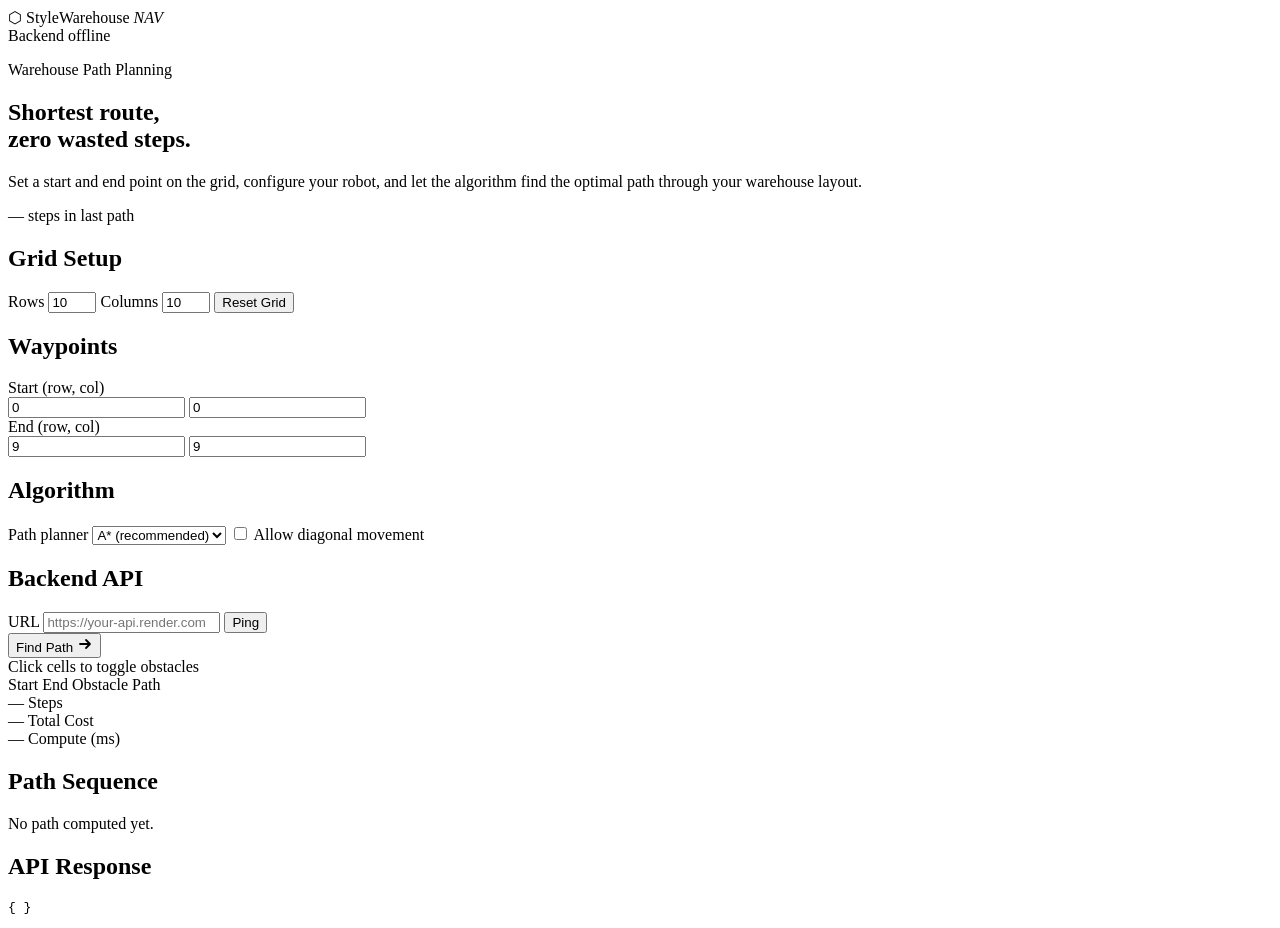
==== web/index.html @ eabe621d "Upload New File" ====
<!DOCTYPE html>
<html lang="en">
<head>
  <meta charset="UTF-8" />
  <meta name="viewport" content="width=device-width, initial-scale=1.0" />
  <title>StyleWarehouse — Robot Navigation</title>
  <link rel="preconnect" href="https://fonts.googleapis.com" />
  <link href="https://fonts.googleapis.com/css2?family=Space+Grotesk:wght@400;500;600;700&family=JetBrains+Mono:wght@400;500&display=swap" rel="stylesheet" />
  <link rel="stylesheet" href="style.css" />
</head>
<body>

  <!-- HEADER -->
  <header>
    <div class="logo">
      <span class="logo-icon">⬡</span>
      <span>StyleWarehouse <em>NAV</em></span>
    </div>
    <div class="status-pill" id="apiStatus">
      <span class="dot"></span> Backend offline
    </div>
  </header>

  <!-- HERO -->
  <section class="hero">
    <div class="hero-text">
      <p class="eyebrow">Warehouse Path Planning</p>
      <h1>Shortest route,<br/><span class="accent">zero wasted steps.</span></h1>
      <p class="sub">Set a start and end point on the grid, configure your robot, and let the algorithm find the optimal path through your warehouse layout.</p>
    </div>
    <div class="hero-badge">
      <span class="badge-num" id="heroSteps">—</span>
      <span class="badge-label">steps in last path</span>
    </div>
  </section>

  <!-- MAIN GRID -->
  <main>

    <!-- LEFT: CONTROLS -->
    <aside class="controls-panel">

      <div class="panel-section">
        <h2>Grid Setup</h2>
        <label>Rows
          <input type="number" id="rows" value="10" min="5" max="30" />
        </label>
        <label>Columns
          <input type="number" id="cols" value="10" min="5" max="30" />
        </label>
        <button class="btn-secondary" id="btnReset">Reset Grid</button>
      </div>

      <div class="panel-section">
        <h2>Waypoints</h2>
        <label>Start (row, col)
          <div class="coord-pair">
            <input type="number" id="startRow" value="0" min="0" placeholder="Row" />
            <input type="number" id="startCol" value="0" min="0" placeholder="Col" />
          </div>
        </label>
        <label>End (row, col)
          <div class="coord-pair">
            <input type="number" id="endRow" value="9" min="0" placeholder="Row" />
            <input type="number" id="endCol" value="9" min="0" placeholder="Col" />
          </div>
        </label>
      </div>

      <div class="panel-section">
        <h2>Algorithm</h2>
        <label>Path planner
          <select id="algorithm">
            <option value="astar">A* (recommended)</option>
            <option value="dijkstra">Dijkstra</option>
            <option value="bfs">BFS</option>
          </select>
        </label>
        <label class="toggle-label">
          <input type="checkbox" id="allowDiagonal" />
          Allow diagonal movement
        </label>
      </div>

      <div class="panel-section">
        <h2>Backend API</h2>
        <label>URL
          <input type="text" id="apiUrl" placeholder="https://your-api.render.com" />
        </label>
        <button class="btn-ghost" id="btnPing">Ping</button>
      </div>

      <button class="btn-primary" id="btnRun">
        <span>Find Path</span>
        <svg width="16" height="16" viewBox="0 0 16 16" fill="none"><path d="M3 8h10M9 4l4 4-4 4" stroke="currentColor" stroke-width="1.8" stroke-linecap="round" stroke-linejoin="round"/></svg>
      </button>

    </aside>

    <!-- CENTER: GRID -->
    <section class="grid-section">
      <div class="grid-toolbar">
        <span class="tool-label">Click cells to toggle obstacles</span>
        <div class="legend">
          <span class="leg-item"><span class="leg-box start"></span>Start</span>
          <span class="leg-item"><span class="leg-box end"></span>End</span>
          <span class="leg-item"><span class="leg-box obstacle"></span>Obstacle</span>
          <span class="leg-item"><span class="leg-box path"></span>Path</span>
        </div>
      </div>
      <div class="grid-wrapper">
        <div class="grid-canvas" id="gridCanvas"></div>
      </div>
    </section>

    <!-- RIGHT: OUTPUT -->
    <aside class="output-panel">

      <div class="stat-card">
        <span class="stat-val" id="statSteps">—</span>
        <span class="stat-label">Steps</span>
      </div>
      <div class="stat-card">
        <span class="stat-val" id="statCost">—</span>
        <span class="stat-label">Total Cost</span>
      </div>
      <div class="stat-card">
        <span class="stat-val" id="statTime">—</span>
        <span class="stat-label">Compute (ms)</span>
      </div>

      <div class="panel-section">
        <h2>Path Sequence</h2>
        <div class="path-list" id="pathList">
          <p class="muted">No path computed yet.</p>
        </div>
      </div>

      <div class="panel-section">
        <h2>API Response</h2>
        <pre class="json-box" id="jsonBox">{ }</pre>
      </div>

    </aside>

  </main>

  <!-- TOAST -->
  <div class="toast" id="toast"></div>

  <script src="app.js"></script>
</body>
</html>
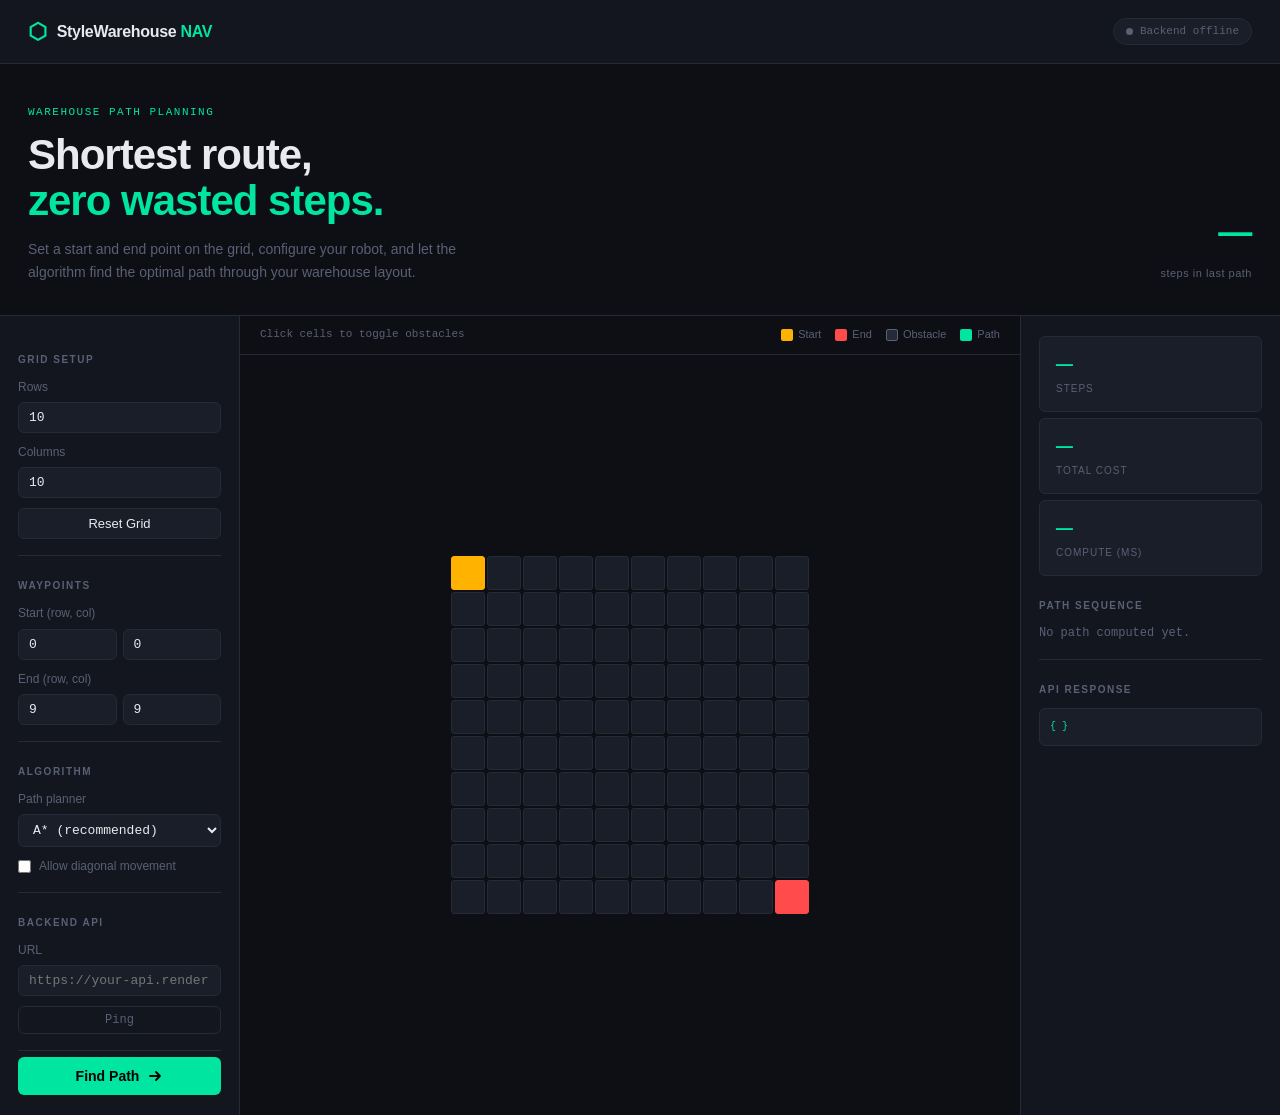
==== commit 602275a0: "Update index.html" ====
--- a/web/index.html
+++ b/web/index.html
@@ -6,7 +6,7 @@
   <title>StyleWarehouse — Robot Navigation</title>
   <link rel="preconnect" href="https://fonts.googleapis.com" />
   <link href="https://fonts.googleapis.com/css2?family=Space+Grotesk:wght@400;500;600;700&family=JetBrains+Mono:wght@400;500&display=swap" rel="stylesheet" />
-  <link rel="stylesheet" href="style.css" />
+  <link rel="stylesheet" href="style.css">
 </head>
 <body>
 
--- a/web/style.css
+++ b/web/style.css
@@ -0,0 +1,420 @@
+/* ── TOKENS ─────────────────────────────────────────── */
+:root {
+  --bg:         #0d0f14;
+  --bg-panel:   #13161e;
+  --bg-card:    #1a1e28;
+  --border:     #252a38;
+  --accent:     #00e5a0;      /* grid-path green  */
+  --accent-dim: #00e5a022;
+  --amber:      #ffb300;      /* start cell       */
+  --red:        #ff4b4b;      /* obstacle / end   */
+  --text:       #e8eaf0;
+  --muted:      #5a6075;
+  --font-ui:    'Space Grotesk', sans-serif;
+  --font-mono:  'JetBrains Mono', monospace;
+  --radius:     6px;
+}
+
+/* ── RESET ──────────────────────────────────────────── */
+*, *::before, *::after { box-sizing: border-box; margin: 0; padding: 0; }
+body {
+  background: var(--bg);
+  color: var(--text);
+  font-family: var(--font-ui);
+  font-size: 14px;
+  line-height: 1.6;
+  min-height: 100vh;
+  display: flex;
+  flex-direction: column;
+}
+
+/* ── HEADER ─────────────────────────────────────────── */
+header {
+  display: flex;
+  align-items: center;
+  justify-content: space-between;
+  padding: 14px 28px;
+  border-bottom: 1px solid var(--border);
+  background: var(--bg-panel);
+  position: sticky;
+  top: 0;
+  z-index: 100;
+}
+.logo {
+  display: flex;
+  align-items: center;
+  gap: 10px;
+  font-size: 16px;
+  font-weight: 600;
+  letter-spacing: -0.3px;
+}
+.logo-icon { font-size: 22px; color: var(--accent); }
+.logo em { color: var(--accent); font-style: normal; font-weight: 700; }
+
+.status-pill {
+  display: flex;
+  align-items: center;
+  gap: 7px;
+  font-family: var(--font-mono);
+  font-size: 11px;
+  color: var(--muted);
+  background: var(--bg-card);
+  border: 1px solid var(--border);
+  padding: 4px 12px;
+  border-radius: 20px;
+  transition: color .3s;
+}
+.status-pill.online { color: var(--accent); }
+.dot {
+  width: 7px; height: 7px;
+  border-radius: 50%;
+  background: var(--muted);
+  transition: background .3s;
+}
+.status-pill.online .dot { background: var(--accent); box-shadow: 0 0 6px var(--accent); }
+
+/* ── HERO ───────────────────────────────────────────── */
+.hero {
+  padding: 40px 28px 32px;
+  border-bottom: 1px solid var(--border);
+  display: flex;
+  align-items: flex-end;
+  justify-content: space-between;
+  gap: 24px;
+  flex-wrap: wrap;
+}
+.eyebrow {
+  font-family: var(--font-mono);
+  font-size: 11px;
+  color: var(--accent);
+  letter-spacing: 1.5px;
+  text-transform: uppercase;
+  margin-bottom: 10px;
+}
+h1 {
+  font-size: clamp(26px, 4vw, 42px);
+  font-weight: 700;
+  line-height: 1.1;
+  letter-spacing: -1px;
+}
+.accent { color: var(--accent); }
+.sub {
+  margin-top: 14px;
+  color: var(--muted);
+  font-size: 14px;
+  max-width: 480px;
+}
+.hero-badge {
+  text-align: right;
+  flex-shrink: 0;
+}
+.badge-num {
+  display: block;
+  font-family: var(--font-mono);
+  font-size: 56px;
+  font-weight: 500;
+  color: var(--accent);
+  line-height: 1;
+}
+.badge-label {
+  font-size: 11px;
+  color: var(--muted);
+  letter-spacing: .5px;
+}
+
+/* ── MAIN LAYOUT ────────────────────────────────────── */
+main {
+  display: grid;
+  grid-template-columns: 240px 1fr 260px;
+  flex: 1;
+  overflow: hidden;
+}
+
+/* ── PANELS ─────────────────────────────────────────── */
+.controls-panel,
+.output-panel {
+  background: var(--bg-panel);
+  border-right: 1px solid var(--border);
+  padding: 20px 18px;
+  overflow-y: auto;
+  display: flex;
+  flex-direction: column;
+  gap: 6px;
+}
+.output-panel { border-right: none; border-left: 1px solid var(--border); }
+
+.panel-section {
+  padding: 16px 0;
+  border-bottom: 1px solid var(--border);
+  display: flex;
+  flex-direction: column;
+  gap: 10px;
+}
+.panel-section:last-child { border-bottom: none; }
+.panel-section h2 {
+  font-size: 10px;
+  text-transform: uppercase;
+  letter-spacing: 1.5px;
+  color: var(--muted);
+  font-weight: 600;
+}
+
+label {
+  display: flex;
+  flex-direction: column;
+  gap: 5px;
+  font-size: 12px;
+  color: var(--muted);
+}
+input[type="number"],
+input[type="text"],
+select {
+  background: var(--bg-card);
+  border: 1px solid var(--border);
+  border-radius: var(--radius);
+  color: var(--text);
+  font-family: var(--font-mono);
+  font-size: 13px;
+  padding: 7px 10px;
+  width: 100%;
+  outline: none;
+  transition: border-color .2s;
+}
+input:focus, select:focus { border-color: var(--accent); }
+
+.coord-pair {
+  display: grid;
+  grid-template-columns: 1fr 1fr;
+  gap: 6px;
+}
+
+.toggle-label {
+  flex-direction: row !important;
+  align-items: center;
+  gap: 8px !important;
+  cursor: pointer;
+}
+.toggle-label input { width: auto; }
+
+/* ── BUTTONS ────────────────────────────────────────── */
+.btn-primary {
+  display: flex;
+  align-items: center;
+  justify-content: center;
+  gap: 8px;
+  background: var(--accent);
+  color: #000;
+  border: none;
+  border-radius: var(--radius);
+  font-family: var(--font-ui);
+  font-weight: 700;
+  font-size: 14px;
+  padding: 11px 18px;
+  cursor: pointer;
+  margin-top: auto;
+  transition: opacity .2s, transform .1s;
+}
+.btn-primary:hover { opacity: .88; }
+.btn-primary:active { transform: scale(.97); }
+
+.btn-secondary {
+  background: var(--bg-card);
+  border: 1px solid var(--border);
+  color: var(--text);
+  border-radius: var(--radius);
+  font-family: var(--font-ui);
+  font-size: 13px;
+  padding: 7px 12px;
+  cursor: pointer;
+  transition: border-color .2s;
+}
+.btn-secondary:hover { border-color: var(--accent); }
+
+.btn-ghost {
+  background: transparent;
+  border: 1px solid var(--border);
+  color: var(--muted);
+  border-radius: var(--radius);
+  font-family: var(--font-mono);
+  font-size: 12px;
+  padding: 6px 12px;
+  cursor: pointer;
+  transition: color .2s, border-color .2s;
+}
+.btn-ghost:hover { color: var(--accent); border-color: var(--accent); }
+
+/* ── GRID SECTION ───────────────────────────────────── */
+.grid-section {
+  display: flex;
+  flex-direction: column;
+  overflow: hidden;
+}
+.grid-toolbar {
+  display: flex;
+  align-items: center;
+  justify-content: space-between;
+  padding: 10px 20px;
+  border-bottom: 1px solid var(--border);
+  flex-wrap: wrap;
+  gap: 8px;
+}
+.tool-label {
+  font-size: 11px;
+  color: var(--muted);
+  font-family: var(--font-mono);
+}
+.legend {
+  display: flex;
+  gap: 14px;
+  align-items: center;
+}
+.leg-item {
+  display: flex;
+  align-items: center;
+  gap: 5px;
+  font-size: 11px;
+  color: var(--muted);
+}
+.leg-box {
+  width: 12px; height: 12px;
+  border-radius: 2px;
+}
+.leg-box.start    { background: var(--amber); }
+.leg-box.end      { background: var(--red); }
+.leg-box.obstacle { background: var(--border); border: 1px solid var(--muted); }
+.leg-box.path     { background: var(--accent); }
+
+.grid-wrapper {
+  flex: 1;
+  overflow: auto;
+  display: flex;
+  align-items: center;
+  justify-content: center;
+  padding: 20px;
+}
+.grid-canvas {
+  display: inline-grid;
+  gap: 2px;
+  user-select: none;
+}
+.cell {
+  width: 34px;
+  height: 34px;
+  border-radius: 3px;
+  background: var(--bg-card);
+  border: 1px solid var(--border);
+  cursor: pointer;
+  transition: background .12s, border-color .12s, transform .08s;
+  position: relative;
+}
+.cell:hover { border-color: var(--accent); transform: scale(1.08); }
+.cell.obstacle { background: #222638; border-color: #3a4060; }
+.cell.start    { background: var(--amber); border-color: var(--amber); }
+.cell.end      { background: var(--red); border-color: var(--red); }
+.cell.path {
+  background: var(--accent-dim);
+  border-color: var(--accent);
+}
+.cell.path::after {
+  content: '';
+  position: absolute;
+  inset: 6px;
+  border-radius: 50%;
+  background: var(--accent);
+}
+
+/* ── OUTPUT PANEL ───────────────────────────────────── */
+.stat-card {
+  background: var(--bg-card);
+  border: 1px solid var(--border);
+  border-radius: var(--radius);
+  padding: 14px 16px;
+  display: flex;
+  flex-direction: column;
+  gap: 2px;
+}
+.stat-val {
+  font-family: var(--font-mono);
+  font-size: 28px;
+  font-weight: 500;
+  color: var(--accent);
+  line-height: 1;
+}
+.stat-label {
+  font-size: 10px;
+  text-transform: uppercase;
+  letter-spacing: 1px;
+  color: var(--muted);
+}
+
+.path-list {
+  font-family: var(--font-mono);
+  font-size: 11px;
+  color: var(--muted);
+  max-height: 160px;
+  overflow-y: auto;
+  display: flex;
+  flex-direction: column;
+  gap: 3px;
+}
+.path-list .step {
+  color: var(--text);
+  padding: 2px 6px;
+  border-radius: 3px;
+  background: var(--bg-card);
+}
+.muted { color: var(--muted); font-size: 12px; }
+
+.json-box {
+  background: var(--bg-card);
+  border: 1px solid var(--border);
+  border-radius: var(--radius);
+  padding: 10px;
+  font-family: var(--font-mono);
+  font-size: 10px;
+  color: var(--accent);
+  white-space: pre-wrap;
+  word-break: break-all;
+  max-height: 200px;
+  overflow-y: auto;
+}
+
+/* ── TOAST ──────────────────────────────────────────── */
+.toast {
+  position: fixed;
+  bottom: 24px;
+  left: 50%;
+  transform: translateX(-50%) translateY(20px);
+  background: var(--bg-card);
+  border: 1px solid var(--border);
+  color: var(--text);
+  font-size: 13px;
+  padding: 10px 20px;
+  border-radius: 20px;
+  opacity: 0;
+  transition: opacity .25s, transform .25s;
+  pointer-events: none;
+  z-index: 999;
+  white-space: nowrap;
+}
+.toast.show {
+  opacity: 1;
+  transform: translateX(-50%) translateY(0);
+}
+.toast.error { border-color: var(--red); color: var(--red); }
+.toast.success { border-color: var(--accent); color: var(--accent); }
+
+/* ── SCROLLBARS ─────────────────────────────────────── */
+::-webkit-scrollbar { width: 5px; height: 5px; }
+::-webkit-scrollbar-track { background: transparent; }
+::-webkit-scrollbar-thumb { background: var(--border); border-radius: 4px; }
+
+/* ── RESPONSIVE ─────────────────────────────────────── */
+@media (max-width: 900px) {
+  main {
+    grid-template-columns: 1fr;
+    grid-template-rows: auto auto auto;
+  }
+  .controls-panel { border-right: none; border-bottom: 1px solid var(--border); }
+  .output-panel { border-left: none; border-top: 1px solid var(--border); }
+}
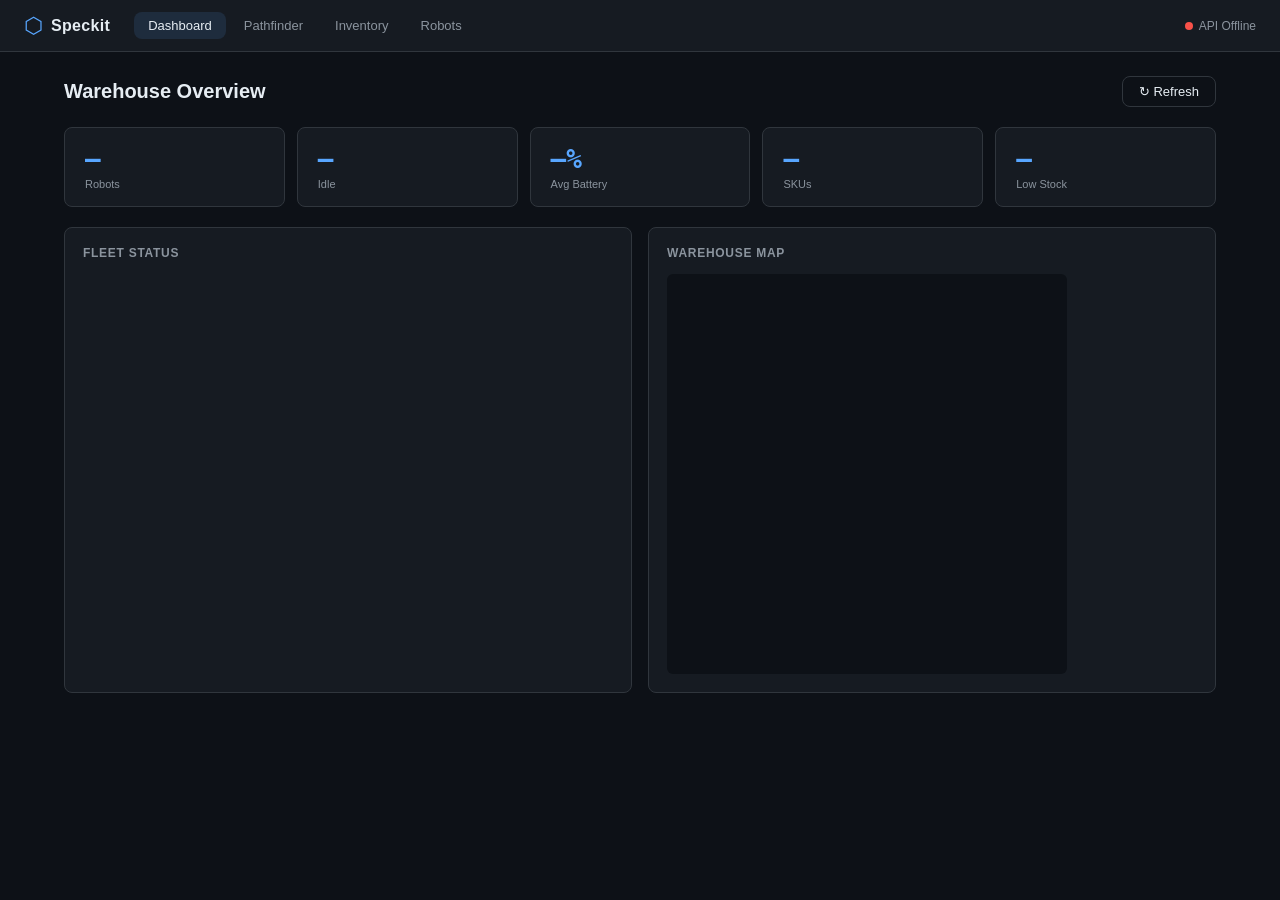
==== commit 20ccba55: "fix: correct bugs in TSP solver, A* pathfinder, live fleet positions, deployment configs, and UI" ====
--- a/web/index.html
+++ b/web/index.html
@@ -3,150 +3,124 @@
 <head>
   <meta charset="UTF-8" />
   <meta name="viewport" content="width=device-width, initial-scale=1.0" />
-  <title>StyleWarehouse — Robot Navigation</title>
-  <link rel="preconnect" href="https://fonts.googleapis.com" />
-  <link href="https://fonts.googleapis.com/css2?family=Space+Grotesk:wght@400;500;600;700&family=JetBrains+Mono:wght@400;500&display=swap" rel="stylesheet" />
-  <link rel="stylesheet" href="style.css">
+  <title>Speckit — Warehouse Robot Dashboard</title>
+  <link rel="stylesheet" href="style.css" />
 </head>
 <body>
-
-  <!-- HEADER -->
-  <header>
-    <div class="logo">
-      <span class="logo-icon">⬡</span>
-      <span>StyleWarehouse <em>NAV</em></span>
+  <header class="topbar">
+    <div class="topbar-brand">
+      <span class="topbar-logo">⬡</span>
+      <span class="topbar-name">Speckit</span>
     </div>
-    <div class="status-pill" id="apiStatus">
-      <span class="dot"></span> Backend offline
+    <nav class="topbar-nav">
+      <button class="nav-btn active" data-panel="dashboard">Dashboard</button>
+      <button class="nav-btn" data-panel="pathfinder">Pathfinder</button>
+      <button class="nav-btn" data-panel="inventory">Inventory</button>
+      <button class="nav-btn" data-panel="robots">Robots</button>
+    </nav>
+    <div class="topbar-status">
+      <span id="api-status" class="status-dot offline"></span>
+      <span id="api-label">Connecting…</span>
     </div>
   </header>
 
-  <!-- HERO -->
-  <section class="hero">
-    <div class="hero-text">
-      <p class="eyebrow">Warehouse Path Planning</p>
-      <h1>Shortest route,<br/><span class="accent">zero wasted steps.</span></h1>
-      <p class="sub">Set a start and end point on the grid, configure your robot, and let the algorithm find the optimal path through your warehouse layout.</p>
-    </div>
-    <div class="hero-badge">
-      <span class="badge-num" id="heroSteps">—</span>
-      <span class="badge-label">steps in last path</span>
-    </div>
-  </section>
+  <main class="content">
 
-  <!-- MAIN GRID -->
-  <main>
-
-    <!-- LEFT: CONTROLS -->
-    <aside class="controls-panel">
-
-      <div class="panel-section">
-        <h2>Grid Setup</h2>
-        <label>Rows
-          <input type="number" id="rows" value="10" min="5" max="30" />
-        </label>
-        <label>Columns
-          <input type="number" id="cols" value="10" min="5" max="30" />
-        </label>
-        <button class="btn-secondary" id="btnReset">Reset Grid</button>
+    <!-- ── Dashboard ───────────────────────────────────────── -->
+    <section id="panel-dashboard" class="panel active">
+      <div class="panel-header">
+        <h1>Warehouse Overview</h1>
+        <button class="btn btn-ghost" id="refresh-btn">↻ Refresh</button>
       </div>
 
-      <div class="panel-section">
-        <h2>Waypoints</h2>
-        <label>Start (row, col)
-          <div class="coord-pair">
-            <input type="number" id="startRow" value="0" min="0" placeholder="Row" />
-            <input type="number" id="startCol" value="0" min="0" placeholder="Col" />
-          </div>
-        </label>
-        <label>End (row, col)
-          <div class="coord-pair">
-            <input type="number" id="endRow" value="9" min="0" placeholder="Row" />
-            <input type="number" id="endCol" value="9" min="0" placeholder="Col" />
-          </div>
-        </label>
+      <div class="stats-row" id="stats-row">
+        <div class="stat-card"><div class="stat-val" id="stat-robots">—</div><div class="stat-label">Robots</div></div>
+        <div class="stat-card"><div class="stat-val" id="stat-idle">—</div><div class="stat-label">Idle</div></div>
+        <div class="stat-card"><div class="stat-val" id="stat-battery">—%</div><div class="stat-label">Avg Battery</div></div>
+        <div class="stat-card"><div class="stat-val" id="stat-items">—</div><div class="stat-label">SKUs</div></div>
+        <div class="stat-card"><div class="stat-val" id="stat-lowstock">—</div><div class="stat-label">Low Stock</div></div>
       </div>
 
-      <div class="panel-section">
-        <h2>Algorithm</h2>
-        <label>Path planner
-          <select id="algorithm">
-            <option value="astar">A* (recommended)</option>
-            <option value="dijkstra">Dijkstra</option>
-            <option value="bfs">BFS</option>
-          </select>
-        </label>
-        <label class="toggle-label">
-          <input type="checkbox" id="allowDiagonal" />
-          Allow diagonal movement
-        </label>
-      </div>
-
-      <div class="panel-section">
-        <h2>Backend API</h2>
-        <label>URL
-          <input type="text" id="apiUrl" placeholder="https://your-api.render.com" />
-        </label>
-        <button class="btn-ghost" id="btnPing">Ping</button>
-      </div>
-
-      <button class="btn-primary" id="btnRun">
-        <span>Find Path</span>
-        <svg width="16" height="16" viewBox="0 0 16 16" fill="none"><path d="M3 8h10M9 4l4 4-4 4" stroke="currentColor" stroke-width="1.8" stroke-linecap="round" stroke-linejoin="round"/></svg>
-      </button>
-
-    </aside>
-
-    <!-- CENTER: GRID -->
-    <section class="grid-section">
-      <div class="grid-toolbar">
-        <span class="tool-label">Click cells to toggle obstacles</span>
-        <div class="legend">
-          <span class="leg-item"><span class="leg-box start"></span>Start</span>
-          <span class="leg-item"><span class="leg-box end"></span>End</span>
-          <span class="leg-item"><span class="leg-box obstacle"></span>Obstacle</span>
-          <span class="leg-item"><span class="leg-box path"></span>Path</span>
+      <div class="grid-two">
+        <div class="card">
+          <div class="card-title">Fleet Status</div>
+          <div id="fleet-list" class="robot-list"></div>
         </div>
-      </div>
-      <div class="grid-wrapper">
-        <div class="grid-canvas" id="gridCanvas"></div>
+        <div class="card">
+          <div class="card-title">Warehouse Map</div>
+          <canvas id="map-canvas" width="400" height="400"></canvas>
+        </div>
       </div>
     </section>
 
-    <!-- RIGHT: OUTPUT -->
-    <aside class="output-panel">
-
-      <div class="stat-card">
-        <span class="stat-val" id="statSteps">—</span>
-        <span class="stat-label">Steps</span>
+    <!-- ── Pathfinder ─────────────────────────────────────── -->
+    <section id="panel-pathfinder" class="panel">
+      <div class="panel-header">
+        <h1>Pathfinder</h1>
       </div>
-      <div class="stat-card">
-        <span class="stat-val" id="statCost">—</span>
-        <span class="stat-label">Total Cost</span>
-      </div>
-      <div class="stat-card">
-        <span class="stat-val" id="statTime">—</span>
-        <span class="stat-label">Compute (ms)</span>
-      </div>
-
-      <div class="panel-section">
-        <h2>Path Sequence</h2>
-        <div class="path-list" id="pathList">
-          <p class="muted">No path computed yet.</p>
+      <div class="grid-two">
+        <div class="card">
+          <div class="card-title">Find Path</div>
+          <div class="form-group">
+            <label>Start X</label><input type="number" id="sx" value="0" min="0" max="19" />
+            <label>Start Y</label><input type="number" id="sy" value="0" min="0" max="19" />
+          </div>
+          <div class="form-group">
+            <label>Goal X</label><input type="number" id="gx" value="8" min="0" max="19" />
+            <label>Goal Y</label><input type="number" id="gy" value="2" min="0" max="19" />
+          </div>
+          <button class="btn btn-primary" id="find-path-btn">Find Path</button>
+          <div id="path-result" class="result-box hidden"></div>
+        </div>
+        <div class="card">
+          <div class="card-title">Path Visualisation</div>
+          <canvas id="path-canvas" width="400" height="400"></canvas>
         </div>
       </div>
 
-      <div class="panel-section">
-        <h2>API Response</h2>
-        <pre class="json-box" id="jsonBox">{ }</pre>
+      <div class="card mt-4">
+        <div class="card-title">Pick Route Optimiser (TSP)</div>
+        <p class="hint">Enter comma-separated item IDs to generate an optimised pick route.</p>
+        <div class="form-group">
+          <label>Item IDs</label>
+          <input type="text" id="pick-items" placeholder="ITM001, ITM003, ITM005" />
+        </div>
+        <button class="btn btn-primary" id="pick-btn">Optimise Route</button>
+        <div id="pick-result" class="result-box hidden"></div>
       </div>
+    </section>
 
-    </aside>
+    <!-- ── Inventory ──────────────────────────────────────── -->
+    <section id="panel-inventory" class="panel">
+      <div class="panel-header">
+        <h1>Inventory</h1>
+        <input type="text" id="item-search" placeholder="Search items…" class="search-input" />
+      </div>
+      <div class="card">
+        <table class="data-table" id="items-table">
+          <thead>
+            <tr>
+              <th>ID</th><th>Name</th><th>Category</th>
+              <th>Qty</th><th>Reorder</th><th>Location</th><th>Status</th>
+            </tr>
+          </thead>
+          <tbody id="items-tbody"></tbody>
+        </table>
+        <div id="items-pagination" class="pagination"></div>
+      </div>
+    </section>
+
+    <!-- ── Robots ─────────────────────────────────────────── -->
+    <section id="panel-robots" class="panel">
+      <div class="panel-header">
+        <h1>Robot Fleet</h1>
+      </div>
+      <div id="robot-cards" class="robot-grid"></div>
+    </section>
 
   </main>
 
-  <!-- TOAST -->
-  <div class="toast" id="toast"></div>
+  <div id="toast" class="toast hidden"></div>
 
   <script src="app.js"></script>
 </body>
--- a/web/style.css
+++ b/web/style.css
@@ -1,420 +1,201 @@
-/* ── TOKENS ─────────────────────────────────────────── */
+/* ── Reset & tokens ─────────────────────────────────────────── */
+*, *::before, *::after { box-sizing: border-box; margin: 0; padding: 0; }
+
 :root {
-  --bg:         #0d0f14;
-  --bg-panel:   #13161e;
-  --bg-card:    #1a1e28;
-  --border:     #252a38;
-  --accent:     #00e5a0;      /* grid-path green  */
-  --accent-dim: #00e5a022;
-  --amber:      #ffb300;      /* start cell       */
-  --red:        #ff4b4b;      /* obstacle / end   */
-  --text:       #e8eaf0;
-  --muted:      #5a6075;
-  --font-ui:    'Space Grotesk', sans-serif;
-  --font-mono:  'JetBrains Mono', monospace;
-  --radius:     6px;
-}
-
-/* ── RESET ──────────────────────────────────────────── */
-*, *::before, *::after { box-sizing: border-box; margin: 0; padding: 0; }
+  --bg:        #0d1117;
+  --surface:   #161b22;
+  --border:    #30363d;
+  --accent:    #58a6ff;
+  --accent2:   #3fb950;
+  --warn:      #d29922;
+  --danger:    #f85149;
+  --text:      #e6edf3;
+  --muted:     #8b949e;
+  --radius:    8px;
+  --font:      'SF Mono', 'Fira Code', 'Consolas', monospace;
+  --sans:      -apple-system, BlinkMacSystemFont, 'Segoe UI', sans-serif;
+}
+
 body {
   background: var(--bg);
   color: var(--text);
-  font-family: var(--font-ui);
+  font-family: var(--sans);
   font-size: 14px;
-  line-height: 1.6;
   min-height: 100vh;
-  display: flex;
-  flex-direction: column;
-}
-
-/* ── HEADER ─────────────────────────────────────────── */
-header {
+}
+
+/* ── Top bar ────────────────────────────────────────────────── */
+.topbar {
   display: flex;
   align-items: center;
-  justify-content: space-between;
-  padding: 14px 28px;
+  gap: 24px;
+  padding: 0 24px;
+  height: 52px;
+  background: var(--surface);
   border-bottom: 1px solid var(--border);
-  background: var(--bg-panel);
   position: sticky;
   top: 0;
   z-index: 100;
 }
-.logo {
-  display: flex;
-  align-items: center;
-  gap: 10px;
-  font-size: 16px;
-  font-weight: 600;
-  letter-spacing: -0.3px;
-}
-.logo-icon { font-size: 22px; color: var(--accent); }
-.logo em { color: var(--accent); font-style: normal; font-weight: 700; }
-
-.status-pill {
-  display: flex;
-  align-items: center;
-  gap: 7px;
-  font-family: var(--font-mono);
-  font-size: 11px;
-  color: var(--muted);
-  background: var(--bg-card);
-  border: 1px solid var(--border);
-  padding: 4px 12px;
-  border-radius: 20px;
-  transition: color .3s;
-}
-.status-pill.online { color: var(--accent); }
-.dot {
-  width: 7px; height: 7px;
-  border-radius: 50%;
-  background: var(--muted);
-  transition: background .3s;
-}
-.status-pill.online .dot { background: var(--accent); box-shadow: 0 0 6px var(--accent); }
-
-/* ── HERO ───────────────────────────────────────────── */
-.hero {
-  padding: 40px 28px 32px;
-  border-bottom: 1px solid var(--border);
-  display: flex;
-  align-items: flex-end;
-  justify-content: space-between;
-  gap: 24px;
-  flex-wrap: wrap;
-}
-.eyebrow {
-  font-family: var(--font-mono);
-  font-size: 11px;
-  color: var(--accent);
-  letter-spacing: 1.5px;
-  text-transform: uppercase;
-  margin-bottom: 10px;
-}
-h1 {
-  font-size: clamp(26px, 4vw, 42px);
-  font-weight: 700;
-  line-height: 1.1;
-  letter-spacing: -1px;
-}
-.accent { color: var(--accent); }
-.sub {
-  margin-top: 14px;
-  color: var(--muted);
-  font-size: 14px;
-  max-width: 480px;
-}
-.hero-badge {
-  text-align: right;
-  flex-shrink: 0;
-}
-.badge-num {
-  display: block;
-  font-family: var(--font-mono);
-  font-size: 56px;
-  font-weight: 500;
-  color: var(--accent);
-  line-height: 1;
-}
-.badge-label {
-  font-size: 11px;
-  color: var(--muted);
-  letter-spacing: .5px;
-}
-
-/* ── MAIN LAYOUT ────────────────────────────────────── */
-main {
-  display: grid;
-  grid-template-columns: 240px 1fr 260px;
-  flex: 1;
-  overflow: hidden;
-}
-
-/* ── PANELS ─────────────────────────────────────────── */
-.controls-panel,
-.output-panel {
-  background: var(--bg-panel);
-  border-right: 1px solid var(--border);
-  padding: 20px 18px;
-  overflow-y: auto;
-  display: flex;
-  flex-direction: column;
-  gap: 6px;
-}
-.output-panel { border-right: none; border-left: 1px solid var(--border); }
-
-.panel-section {
-  padding: 16px 0;
-  border-bottom: 1px solid var(--border);
-  display: flex;
-  flex-direction: column;
-  gap: 10px;
-}
-.panel-section:last-child { border-bottom: none; }
-.panel-section h2 {
-  font-size: 10px;
-  text-transform: uppercase;
-  letter-spacing: 1.5px;
-  color: var(--muted);
-  font-weight: 600;
-}
-
-label {
-  display: flex;
-  flex-direction: column;
-  gap: 5px;
-  font-size: 12px;
-  color: var(--muted);
-}
-input[type="number"],
-input[type="text"],
-select {
-  background: var(--bg-card);
+.topbar-brand { display: flex; align-items: center; gap: 8px; }
+.topbar-logo  { font-size: 22px; color: var(--accent); }
+.topbar-name  { font-weight: 700; font-size: 16px; letter-spacing: 0.02em; }
+.topbar-nav   { display: flex; gap: 4px; flex: 1; }
+.nav-btn {
+  background: none; border: none; color: var(--muted);
+  padding: 6px 14px; border-radius: var(--radius);
+  cursor: pointer; font-size: 13px; font-family: var(--sans);
+  transition: color .15s, background .15s;
+}
+.nav-btn:hover  { color: var(--text); background: rgba(255,255,255,.06); }
+.nav-btn.active { color: var(--text); background: rgba(88,166,255,.12); }
+.topbar-status  { display: flex; align-items: center; gap: 6px; color: var(--muted); font-size: 12px; }
+.status-dot {
+  width: 8px; height: 8px; border-radius: 50%;
+}
+.status-dot.online  { background: var(--accent2); box-shadow: 0 0 0 2px rgba(63,185,80,.2); }
+.status-dot.offline { background: var(--danger); }
+
+/* ── Content / panels ───────────────────────────────────────── */
+.content { padding: 24px; max-width: 1200px; margin: 0 auto; }
+.panel   { display: none; }
+.panel.active { display: block; }
+
+.panel-header {
+  display: flex; align-items: center; justify-content: space-between;
+  margin-bottom: 20px;
+}
+.panel-header h1 { font-size: 20px; font-weight: 600; }
+
+/* ── Cards ──────────────────────────────────────────────────── */
+.card {
+  background: var(--surface);
   border: 1px solid var(--border);
   border-radius: var(--radius);
-  color: var(--text);
-  font-family: var(--font-mono);
-  font-size: 13px;
-  padding: 7px 10px;
-  width: 100%;
-  outline: none;
-  transition: border-color .2s;
-}
-input:focus, select:focus { border-color: var(--accent); }
-
-.coord-pair {
+  padding: 18px;
+  margin-bottom: 16px;
+}
+.card-title { font-weight: 600; margin-bottom: 14px; color: var(--muted); font-size: 12px; text-transform: uppercase; letter-spacing: .06em; }
+
+.grid-two {
   display: grid;
   grid-template-columns: 1fr 1fr;
-  gap: 6px;
-}
-
-.toggle-label {
-  flex-direction: row !important;
-  align-items: center;
-  gap: 8px !important;
-  cursor: pointer;
-}
-.toggle-label input { width: auto; }
-
-/* ── BUTTONS ────────────────────────────────────────── */
-.btn-primary {
-  display: flex;
-  align-items: center;
-  justify-content: center;
-  gap: 8px;
-  background: var(--accent);
-  color: #000;
-  border: none;
-  border-radius: var(--radius);
-  font-family: var(--font-ui);
-  font-weight: 700;
-  font-size: 14px;
-  padding: 11px 18px;
-  cursor: pointer;
-  margin-top: auto;
-  transition: opacity .2s, transform .1s;
-}
-.btn-primary:hover { opacity: .88; }
-.btn-primary:active { transform: scale(.97); }
-
-.btn-secondary {
-  background: var(--bg-card);
-  border: 1px solid var(--border);
-  color: var(--text);
-  border-radius: var(--radius);
-  font-family: var(--font-ui);
-  font-size: 13px;
-  padding: 7px 12px;
-  cursor: pointer;
-  transition: border-color .2s;
-}
-.btn-secondary:hover { border-color: var(--accent); }
-
-.btn-ghost {
-  background: transparent;
-  border: 1px solid var(--border);
-  color: var(--muted);
-  border-radius: var(--radius);
-  font-family: var(--font-mono);
-  font-size: 12px;
-  padding: 6px 12px;
-  cursor: pointer;
-  transition: color .2s, border-color .2s;
-}
-.btn-ghost:hover { color: var(--accent); border-color: var(--accent); }
-
-/* ── GRID SECTION ───────────────────────────────────── */
-.grid-section {
-  display: flex;
-  flex-direction: column;
-  overflow: hidden;
-}
-.grid-toolbar {
-  display: flex;
-  align-items: center;
-  justify-content: space-between;
-  padding: 10px 20px;
-  border-bottom: 1px solid var(--border);
-  flex-wrap: wrap;
-  gap: 8px;
-}
-.tool-label {
-  font-size: 11px;
-  color: var(--muted);
-  font-family: var(--font-mono);
-}
-.legend {
-  display: flex;
-  gap: 14px;
-  align-items: center;
-}
-.leg-item {
-  display: flex;
-  align-items: center;
-  gap: 5px;
-  font-size: 11px;
-  color: var(--muted);
-}
-.leg-box {
-  width: 12px; height: 12px;
-  border-radius: 2px;
-}
-.leg-box.start    { background: var(--amber); }
-.leg-box.end      { background: var(--red); }
-.leg-box.obstacle { background: var(--border); border: 1px solid var(--muted); }
-.leg-box.path     { background: var(--accent); }
-
-.grid-wrapper {
-  flex: 1;
-  overflow: auto;
-  display: flex;
-  align-items: center;
-  justify-content: center;
-  padding: 20px;
-}
-.grid-canvas {
-  display: inline-grid;
-  gap: 2px;
-  user-select: none;
-}
-.cell {
-  width: 34px;
-  height: 34px;
-  border-radius: 3px;
-  background: var(--bg-card);
-  border: 1px solid var(--border);
-  cursor: pointer;
-  transition: background .12s, border-color .12s, transform .08s;
-  position: relative;
-}
-.cell:hover { border-color: var(--accent); transform: scale(1.08); }
-.cell.obstacle { background: #222638; border-color: #3a4060; }
-.cell.start    { background: var(--amber); border-color: var(--amber); }
-.cell.end      { background: var(--red); border-color: var(--red); }
-.cell.path {
-  background: var(--accent-dim);
-  border-color: var(--accent);
-}
-.cell.path::after {
-  content: '';
-  position: absolute;
-  inset: 6px;
-  border-radius: 50%;
-  background: var(--accent);
-}
-
-/* ── OUTPUT PANEL ───────────────────────────────────── */
+  gap: 16px;
+}
+@media (max-width: 700px) { .grid-two { grid-template-columns: 1fr; } }
+
+/* ── Stat cards ─────────────────────────────────────────────── */
+.stats-row {
+  display: flex; gap: 12px; flex-wrap: wrap; margin-bottom: 20px;
+}
 .stat-card {
-  background: var(--bg-card);
+  background: var(--surface);
   border: 1px solid var(--border);
   border-radius: var(--radius);
-  padding: 14px 16px;
-  display: flex;
-  flex-direction: column;
-  gap: 2px;
-}
-.stat-val {
-  font-family: var(--font-mono);
-  font-size: 28px;
-  font-weight: 500;
-  color: var(--accent);
-  line-height: 1;
-}
-.stat-label {
-  font-size: 10px;
-  text-transform: uppercase;
-  letter-spacing: 1px;
-  color: var(--muted);
-}
-
-.path-list {
-  font-family: var(--font-mono);
-  font-size: 11px;
-  color: var(--muted);
-  max-height: 160px;
-  overflow-y: auto;
-  display: flex;
-  flex-direction: column;
-  gap: 3px;
-}
-.path-list .step {
-  color: var(--text);
-  padding: 2px 6px;
-  border-radius: 3px;
-  background: var(--bg-card);
-}
-.muted { color: var(--muted); font-size: 12px; }
-
-.json-box {
-  background: var(--bg-card);
-  border: 1px solid var(--border);
-  border-radius: var(--radius);
-  padding: 10px;
-  font-family: var(--font-mono);
-  font-size: 10px;
-  color: var(--accent);
-  white-space: pre-wrap;
-  word-break: break-all;
-  max-height: 200px;
-  overflow-y: auto;
-}
-
-/* ── TOAST ──────────────────────────────────────────── */
+  padding: 16px 20px;
+  min-width: 110px;
+  flex: 1;
+}
+.stat-val   { font-size: 26px; font-weight: 700; font-family: var(--font); color: var(--accent); }
+.stat-label { font-size: 11px; color: var(--muted); margin-top: 4px; }
+
+/* ── Buttons ─────────────────────────────────────────────────── */
+.btn {
+  display: inline-flex; align-items: center; gap: 6px;
+  padding: 7px 16px; border-radius: var(--radius);
+  border: 1px solid transparent;
+  font-family: var(--sans); font-size: 13px; font-weight: 500;
+  cursor: pointer; transition: opacity .15s, background .15s;
+}
+.btn:hover { opacity: .85; }
+.btn-primary { background: var(--accent); color: #0d1117; border-color: var(--accent); }
+.btn-ghost   { background: transparent; color: var(--text); border-color: var(--border); }
+.btn-danger  { background: var(--danger); color: #fff; }
+.btn-sm      { padding: 4px 10px; font-size: 12px; }
+
+/* ── Forms ───────────────────────────────────────────────────── */
+.form-group { display: grid; grid-template-columns: auto 1fr; gap: 8px 12px; align-items: center; margin-bottom: 14px; }
+label { color: var(--muted); font-size: 12px; }
+input[type="number"],
+input[type="text"] {
+  background: var(--bg); border: 1px solid var(--border);
+  color: var(--text); padding: 6px 10px; border-radius: 6px;
+  font-size: 13px; width: 100%; font-family: var(--sans);
+  transition: border-color .15s;
+}
+input:focus { outline: none; border-color: var(--accent); }
+.search-input { width: 260px; }
+.hint { color: var(--muted); font-size: 12px; margin-bottom: 12px; }
+
+/* ── Result box ──────────────────────────────────────────────── */
+.result-box {
+  margin-top: 12px; background: var(--bg);
+  border: 1px solid var(--border); border-radius: 6px;
+  padding: 12px; font-family: var(--font); font-size: 12px;
+  white-space: pre-wrap; line-height: 1.6; color: var(--accent2);
+}
+.hidden { display: none !important; }
+
+/* ── Table ───────────────────────────────────────────────────── */
+.data-table { width: 100%; border-collapse: collapse; font-size: 13px; }
+.data-table th {
+  text-align: left; color: var(--muted); font-weight: 500;
+  padding: 8px 12px; border-bottom: 1px solid var(--border);
+  font-size: 11px; text-transform: uppercase; letter-spacing: .04em;
+}
+.data-table td { padding: 9px 12px; border-bottom: 1px solid rgba(48,54,61,.5); }
+.data-table tr:hover td { background: rgba(255,255,255,.03); }
+.badge {
+  display: inline-block; padding: 2px 8px; border-radius: 12px;
+  font-size: 11px; font-weight: 600;
+}
+.badge-ok     { background: rgba(63,185,80,.15);  color: var(--accent2); }
+.badge-warn   { background: rgba(210,153,34,.15); color: var(--warn); }
+.badge-danger { background: rgba(248,81,73,.15);  color: var(--danger); }
+
+/* ── Robot cards ─────────────────────────────────────────────── */
+.robot-grid { display: grid; grid-template-columns: repeat(auto-fill, minmax(260px, 1fr)); gap: 14px; }
+.robot-card {
+  background: var(--surface); border: 1px solid var(--border);
+  border-radius: var(--radius); padding: 18px;
+}
+.robot-card-header { display: flex; justify-content: space-between; align-items: flex-start; margin-bottom: 12px; }
+.robot-card-name { font-weight: 600; font-size: 15px; }
+.robot-card-id   { color: var(--muted); font-size: 11px; font-family: var(--font); }
+.battery-bar-wrap { margin: 10px 0; }
+.battery-bar-label { display: flex; justify-content: space-between; margin-bottom: 4px; font-size: 11px; color: var(--muted); }
+.battery-bar { height: 6px; background: var(--border); border-radius: 3px; overflow: hidden; }
+.battery-fill { height: 100%; border-radius: 3px; transition: width .4s; }
+.battery-fill.high   { background: var(--accent2); }
+.battery-fill.medium { background: var(--warn); }
+.battery-fill.low    { background: var(--danger); }
+.robot-stats { display: flex; gap: 16px; font-size: 11px; color: var(--muted); margin-top: 10px; }
+.robot-stats span b { color: var(--text); }
+
+/* ── Robot list (dashboard) ──────────────────────────────────── */
+.robot-list { display: flex; flex-direction: column; gap: 8px; }
+.robot-row  { display: flex; align-items: center; justify-content: space-between; padding: 8px 0; border-bottom: 1px solid var(--border); }
+.robot-row:last-child { border-bottom: none; }
+
+/* ── Canvas ──────────────────────────────────────────────────── */
+canvas { border-radius: 6px; background: #0d1117; display: block; max-width: 100%; }
+
+/* ── Pagination ──────────────────────────────────────────────── */
+.pagination { display: flex; gap: 6px; padding-top: 12px; justify-content: flex-end; }
+.pagination button {
+  background: var(--bg); border: 1px solid var(--border); color: var(--text);
+  padding: 4px 10px; border-radius: 6px; cursor: pointer; font-size: 12px;
+}
+.pagination button.active { background: var(--accent); border-color: var(--accent); color: #0d1117; }
+
+/* ── Toast ───────────────────────────────────────────────────── */
 .toast {
-  position: fixed;
-  bottom: 24px;
-  left: 50%;
-  transform: translateX(-50%) translateY(20px);
-  background: var(--bg-card);
-  border: 1px solid var(--border);
-  color: var(--text);
-  font-size: 13px;
-  padding: 10px 20px;
-  border-radius: 20px;
-  opacity: 0;
-  transition: opacity .25s, transform .25s;
-  pointer-events: none;
-  z-index: 999;
-  white-space: nowrap;
-}
-.toast.show {
-  opacity: 1;
-  transform: translateX(-50%) translateY(0);
-}
-.toast.error { border-color: var(--red); color: var(--red); }
-.toast.success { border-color: var(--accent); color: var(--accent); }
-
-/* ── SCROLLBARS ─────────────────────────────────────── */
-::-webkit-scrollbar { width: 5px; height: 5px; }
-::-webkit-scrollbar-track { background: transparent; }
-::-webkit-scrollbar-thumb { background: var(--border); border-radius: 4px; }
-
-/* ── RESPONSIVE ─────────────────────────────────────── */
-@media (max-width: 900px) {
-  main {
-    grid-template-columns: 1fr;
-    grid-template-rows: auto auto auto;
-  }
-  .controls-panel { border-right: none; border-bottom: 1px solid var(--border); }
-  .output-panel { border-left: none; border-top: 1px solid var(--border); }
-}
+  position: fixed; bottom: 24px; right: 24px;
+  background: var(--surface); border: 1px solid var(--border);
+  border-radius: var(--radius); padding: 12px 18px;
+  font-size: 13px; box-shadow: 0 8px 24px rgba(0,0,0,.4);
+  z-index: 999; animation: slideIn .2s ease;
+}
+@keyframes slideIn { from { opacity:0; transform:translateY(8px); } to { opacity:1; transform:none; } }
+
+.mt-4 { margin-top: 16px; }
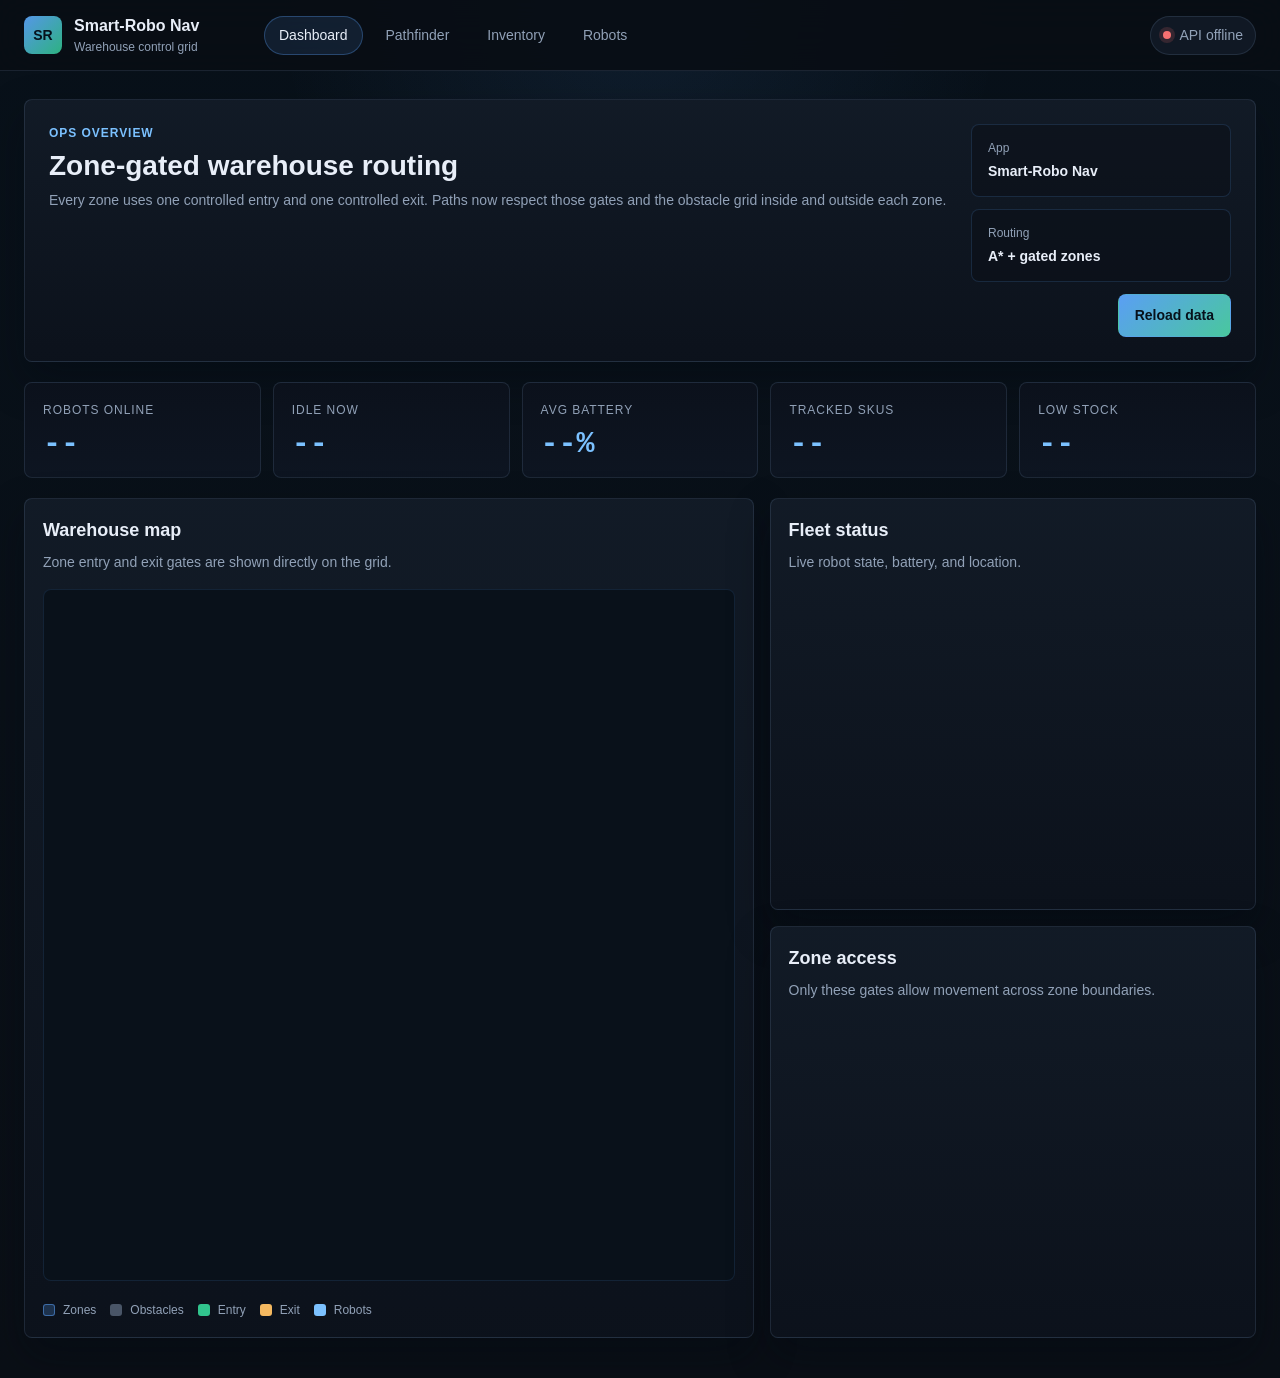
==== commit e41907da: "Add zone-gated routing and Smart-Robo Nav UI" ====
--- a/web/index.html
+++ b/web/index.html
@@ -3,121 +3,222 @@
 <head>
   <meta charset="UTF-8" />
   <meta name="viewport" content="width=device-width, initial-scale=1.0" />
-  <title>Speckit — Warehouse Robot Dashboard</title>
+  <title>Smart-Robo Nav | Warehouse Control</title>
   <link rel="stylesheet" href="style.css" />
 </head>
 <body>
   <header class="topbar">
-    <div class="topbar-brand">
-      <span class="topbar-logo">⬡</span>
-      <span class="topbar-name">Speckit</span>
+    <div class="brand-lockup">
+      <span class="brand-mark">SR</span>
+      <div class="brand-copy">
+        <span class="brand-name">Smart-Robo Nav</span>
+        <span class="brand-subtitle">Warehouse control grid</span>
+      </div>
     </div>
-    <nav class="topbar-nav">
+
+    <nav class="topbar-nav" aria-label="Primary">
       <button class="nav-btn active" data-panel="dashboard">Dashboard</button>
       <button class="nav-btn" data-panel="pathfinder">Pathfinder</button>
       <button class="nav-btn" data-panel="inventory">Inventory</button>
       <button class="nav-btn" data-panel="robots">Robots</button>
     </nav>
-    <div class="topbar-status">
+
+    <div class="status-pill">
       <span id="api-status" class="status-dot offline"></span>
-      <span id="api-label">Connecting…</span>
+      <span id="api-label">Connecting</span>
     </div>
   </header>
 
   <main class="content">
-
-    <!-- ── Dashboard ───────────────────────────────────────── -->
     <section id="panel-dashboard" class="panel active">
-      <div class="panel-header">
-        <h1>Warehouse Overview</h1>
-        <button class="btn btn-ghost" id="refresh-btn">↻ Refresh</button>
-      </div>
-
-      <div class="stats-row" id="stats-row">
-        <div class="stat-card"><div class="stat-val" id="stat-robots">—</div><div class="stat-label">Robots</div></div>
-        <div class="stat-card"><div class="stat-val" id="stat-idle">—</div><div class="stat-label">Idle</div></div>
-        <div class="stat-card"><div class="stat-val" id="stat-battery">—%</div><div class="stat-label">Avg Battery</div></div>
-        <div class="stat-card"><div class="stat-val" id="stat-items">—</div><div class="stat-label">SKUs</div></div>
-        <div class="stat-card"><div class="stat-val" id="stat-lowstock">—</div><div class="stat-label">Low Stock</div></div>
-      </div>
-
-      <div class="grid-two">
-        <div class="card">
-          <div class="card-title">Fleet Status</div>
-          <div id="fleet-list" class="robot-list"></div>
-        </div>
-        <div class="card">
-          <div class="card-title">Warehouse Map</div>
-          <canvas id="map-canvas" width="400" height="400"></canvas>
-        </div>
-      </div>
-    </section>
-
-    <!-- ── Pathfinder ─────────────────────────────────────── -->
+      <div class="hero-band">
+        <div class="hero-copy">
+          <p class="eyebrow">Ops overview</p>
+          <h1>Zone-gated warehouse routing</h1>
+          <p class="hero-text">
+            Every zone uses one controlled entry and one controlled exit. Paths now respect those gates and the obstacle grid inside and outside each zone.
+          </p>
+        </div>
+        <div class="hero-meta">
+          <div class="meta-chip">
+            <span class="meta-label">App</span>
+            <span class="meta-value">Smart-Robo Nav</span>
+          </div>
+          <div class="meta-chip">
+            <span class="meta-label">Routing</span>
+            <span class="meta-value">A* + gated zones</span>
+          </div>
+          <button class="btn btn-primary" id="refresh-btn">Reload data</button>
+        </div>
+      </div>
+
+      <div class="stats-grid" id="stats-row">
+        <div class="stat-card">
+          <span class="stat-label">Robots online</span>
+          <span class="stat-val" id="stat-robots">--</span>
+        </div>
+        <div class="stat-card">
+          <span class="stat-label">Idle now</span>
+          <span class="stat-val" id="stat-idle">--</span>
+        </div>
+        <div class="stat-card">
+          <span class="stat-label">Avg battery</span>
+          <span class="stat-val" id="stat-battery">--%</span>
+        </div>
+        <div class="stat-card">
+          <span class="stat-label">Tracked SKUs</span>
+          <span class="stat-val" id="stat-items">--</span>
+        </div>
+        <div class="stat-card">
+          <span class="stat-label">Low stock</span>
+          <span class="stat-val" id="stat-lowstock">--</span>
+        </div>
+      </div>
+
+      <div class="dashboard-grid">
+        <section class="surface">
+          <div class="surface-header">
+            <div>
+              <h2>Warehouse map</h2>
+              <p class="section-copy">Zone entry and exit gates are shown directly on the grid.</p>
+            </div>
+          </div>
+          <canvas id="map-canvas" width="520" height="520"></canvas>
+          <div class="legend-row">
+            <span class="legend-item"><i class="swatch swatch-zone"></i> Zones</span>
+            <span class="legend-item"><i class="swatch swatch-obstacle"></i> Obstacles</span>
+            <span class="legend-item"><i class="swatch swatch-entry"></i> Entry</span>
+            <span class="legend-item"><i class="swatch swatch-exit"></i> Exit</span>
+            <span class="legend-item"><i class="swatch swatch-robot"></i> Robots</span>
+          </div>
+        </section>
+
+        <div class="stack">
+          <section class="surface">
+            <div class="surface-header">
+              <div>
+                <h2>Fleet status</h2>
+                <p class="section-copy">Live robot state, battery, and location.</p>
+              </div>
+            </div>
+            <div id="fleet-list" class="robot-list"></div>
+          </section>
+
+          <section class="surface">
+            <div class="surface-header">
+              <div>
+                <h2>Zone access</h2>
+                <p class="section-copy">Only these gates allow movement across zone boundaries.</p>
+              </div>
+            </div>
+            <div id="zone-access-list" class="zone-access-list"></div>
+          </section>
+        </div>
+      </div>
+    </section>
+
     <section id="panel-pathfinder" class="panel">
       <div class="panel-header">
-        <h1>Pathfinder</h1>
-      </div>
-      <div class="grid-two">
-        <div class="card">
-          <div class="card-title">Find Path</div>
-          <div class="form-group">
-            <label>Start X</label><input type="number" id="sx" value="0" min="0" max="19" />
-            <label>Start Y</label><input type="number" id="sy" value="0" min="0" max="19" />
-          </div>
-          <div class="form-group">
-            <label>Goal X</label><input type="number" id="gx" value="8" min="0" max="19" />
-            <label>Goal Y</label><input type="number" id="gy" value="2" min="0" max="19" />
-          </div>
-          <button class="btn btn-primary" id="find-path-btn">Find Path</button>
+        <div>
+          <p class="eyebrow">Routing</p>
+          <h1>Pathfinder</h1>
+        </div>
+      </div>
+
+      <div class="tool-grid">
+        <section class="surface">
+          <div class="surface-header">
+            <div>
+              <h2>Find path</h2>
+              <p class="section-copy">The route respects zone gates and obstacles automatically.</p>
+            </div>
+          </div>
+          <div class="form-grid">
+            <label>
+              <span>Start X</span>
+              <input type="number" id="sx" value="0" min="0" max="19" />
+            </label>
+            <label>
+              <span>Start Y</span>
+              <input type="number" id="sy" value="0" min="0" max="19" />
+            </label>
+            <label>
+              <span>Goal X</span>
+              <input type="number" id="gx" value="8" min="0" max="19" />
+            </label>
+            <label>
+              <span>Goal Y</span>
+              <input type="number" id="gy" value="2" min="0" max="19" />
+            </label>
+          </div>
+          <button class="btn btn-primary" id="find-path-btn">Find path</button>
           <div id="path-result" class="result-box hidden"></div>
-        </div>
-        <div class="card">
-          <div class="card-title">Path Visualisation</div>
-          <canvas id="path-canvas" width="400" height="400"></canvas>
-        </div>
-      </div>
-
-      <div class="card mt-4">
-        <div class="card-title">Pick Route Optimiser (TSP)</div>
-        <p class="hint">Enter comma-separated item IDs to generate an optimised pick route.</p>
-        <div class="form-group">
-          <label>Item IDs</label>
+        </section>
+
+        <section class="surface">
+          <div class="surface-header">
+            <div>
+              <h2>Path visual</h2>
+              <p class="section-copy">Start, goal, and routed cells are plotted on the same gated map.</p>
+            </div>
+          </div>
+          <canvas id="path-canvas" width="520" height="520"></canvas>
+        </section>
+      </div>
+
+      <section class="surface">
+        <div class="surface-header">
+          <div>
+            <h2>Pick route optimizer</h2>
+            <p class="section-copy">Orders stops using the live traversable distance, not straight-line distance.</p>
+          </div>
+        </div>
+        <label class="field-block">
+          <span>Item IDs</span>
           <input type="text" id="pick-items" placeholder="ITM001, ITM003, ITM005" />
-        </div>
-        <button class="btn btn-primary" id="pick-btn">Optimise Route</button>
+        </label>
+        <button class="btn btn-primary" id="pick-btn">Optimize route</button>
         <div id="pick-result" class="result-box hidden"></div>
-      </div>
-    </section>
-
-    <!-- ── Inventory ──────────────────────────────────────── -->
+      </section>
+    </section>
+
     <section id="panel-inventory" class="panel">
       <div class="panel-header">
-        <h1>Inventory</h1>
-        <input type="text" id="item-search" placeholder="Search items…" class="search-input" />
-      </div>
-      <div class="card">
+        <div>
+          <p class="eyebrow">Stock</p>
+          <h1>Inventory</h1>
+        </div>
+        <input type="text" id="item-search" placeholder="Search items" class="search-input" />
+      </div>
+
+      <section class="surface">
         <table class="data-table" id="items-table">
           <thead>
             <tr>
-              <th>ID</th><th>Name</th><th>Category</th>
-              <th>Qty</th><th>Reorder</th><th>Location</th><th>Status</th>
+              <th>ID</th>
+              <th>Name</th>
+              <th>Category</th>
+              <th>Qty</th>
+              <th>Reorder</th>
+              <th>Location</th>
+              <th>Status</th>
             </tr>
           </thead>
           <tbody id="items-tbody"></tbody>
         </table>
         <div id="items-pagination" class="pagination"></div>
-      </div>
-    </section>
-
-    <!-- ── Robots ─────────────────────────────────────────── -->
+      </section>
+    </section>
+
     <section id="panel-robots" class="panel">
       <div class="panel-header">
-        <h1>Robot Fleet</h1>
+        <div>
+          <p class="eyebrow">Fleet</p>
+          <h1>Robot fleet</h1>
+        </div>
       </div>
       <div id="robot-cards" class="robot-grid"></div>
     </section>
-
   </main>
 
   <div id="toast" class="toast hidden"></div>
--- a/web/style.css
+++ b/web/style.css
@@ -1,201 +1,689 @@
-/* ── Reset & tokens ─────────────────────────────────────────── */
-*, *::before, *::after { box-sizing: border-box; margin: 0; padding: 0; }
+*,
+*::before,
+*::after {
+  box-sizing: border-box;
+}
+
+html,
+body {
+  margin: 0;
+  min-height: 100%;
+}
 
 :root {
-  --bg:        #0d1117;
-  --surface:   #161b22;
-  --border:    #30363d;
-  --accent:    #58a6ff;
-  --accent2:   #3fb950;
-  --warn:      #d29922;
-  --danger:    #f85149;
-  --text:      #e6edf3;
-  --muted:     #8b949e;
-  --radius:    8px;
-  --font:      'SF Mono', 'Fira Code', 'Consolas', monospace;
-  --sans:      -apple-system, BlinkMacSystemFont, 'Segoe UI', sans-serif;
+  --bg: #0a0f16;
+  --bg-soft: #101722;
+  --surface: #121b27;
+  --surface-strong: #172232;
+  --border: #223044;
+  --border-soft: rgba(144, 177, 216, 0.14);
+  --text: #e8eef8;
+  --muted: #91a1b7;
+  --accent: #5ea6ff;
+  --accent-strong: #7bc1ff;
+  --good: #31c48d;
+  --warn: #f4b860;
+  --danger: #f87171;
+  --zone: rgba(94, 166, 255, 0.22);
+  --radius: 8px;
+  --shadow: 0 18px 40px rgba(3, 9, 17, 0.35);
+  --font-mono: "SFMono-Regular", Consolas, "Liberation Mono", Menlo, monospace;
+  --font-sans: Inter, "Segoe UI", Roboto, Arial, sans-serif;
 }
 
 body {
-  background: var(--bg);
+  background:
+    radial-gradient(circle at top, rgba(94, 166, 255, 0.09), transparent 24%),
+    linear-gradient(180deg, #08111a 0%, #0a0f16 100%);
   color: var(--text);
-  font-family: var(--sans);
-  font-size: 14px;
-  min-height: 100vh;
-}
-
-/* ── Top bar ────────────────────────────────────────────────── */
+  font: 14px/1.5 var(--font-sans);
+}
+
+button,
+input {
+  font: inherit;
+}
+
 .topbar {
-  display: flex;
-  align-items: center;
-  gap: 24px;
-  padding: 0 24px;
-  height: 52px;
-  background: var(--surface);
-  border-bottom: 1px solid var(--border);
   position: sticky;
   top: 0;
-  z-index: 100;
-}
-.topbar-brand { display: flex; align-items: center; gap: 8px; }
-.topbar-logo  { font-size: 22px; color: var(--accent); }
-.topbar-name  { font-weight: 700; font-size: 16px; letter-spacing: 0.02em; }
-.topbar-nav   { display: flex; gap: 4px; flex: 1; }
+  z-index: 50;
+  display: flex;
+  align-items: center;
+  gap: 20px;
+  padding: 14px 24px;
+  border-bottom: 1px solid var(--border-soft);
+  background: rgba(8, 13, 20, 0.88);
+  backdrop-filter: blur(18px);
+}
+
+.brand-lockup {
+  display: flex;
+  align-items: center;
+  gap: 12px;
+  min-width: 220px;
+}
+
+.brand-mark {
+  display: inline-flex;
+  align-items: center;
+  justify-content: center;
+  width: 38px;
+  height: 38px;
+  border-radius: 8px;
+  background: linear-gradient(135deg, rgba(94, 166, 255, 0.9), rgba(49, 196, 141, 0.9));
+  color: #06111c;
+  font-weight: 800;
+  letter-spacing: 0;
+}
+
+.brand-copy {
+  display: flex;
+  flex-direction: column;
+}
+
+.brand-name {
+  font-size: 16px;
+  font-weight: 700;
+}
+
+.brand-subtitle {
+  color: var(--muted);
+  font-size: 12px;
+}
+
+.topbar-nav {
+  display: flex;
+  flex: 1;
+  flex-wrap: wrap;
+  gap: 8px;
+}
+
 .nav-btn {
-  background: none; border: none; color: var(--muted);
-  padding: 6px 14px; border-radius: var(--radius);
-  cursor: pointer; font-size: 13px; font-family: var(--sans);
-  transition: color .15s, background .15s;
-}
-.nav-btn:hover  { color: var(--text); background: rgba(255,255,255,.06); }
-.nav-btn.active { color: var(--text); background: rgba(88,166,255,.12); }
-.topbar-status  { display: flex; align-items: center; gap: 6px; color: var(--muted); font-size: 12px; }
+  border: 1px solid transparent;
+  border-radius: 999px;
+  background: transparent;
+  color: var(--muted);
+  padding: 8px 14px;
+  cursor: pointer;
+  transition: border-color 0.16s ease, background 0.16s ease, color 0.16s ease;
+}
+
+.nav-btn:hover,
+.nav-btn.active {
+  color: var(--text);
+  border-color: rgba(94, 166, 255, 0.3);
+  background: rgba(94, 166, 255, 0.12);
+}
+
+.status-pill {
+  display: inline-flex;
+  align-items: center;
+  gap: 8px;
+  padding: 8px 12px;
+  border: 1px solid var(--border-soft);
+  border-radius: 999px;
+  background: rgba(18, 27, 39, 0.92);
+  color: var(--muted);
+  white-space: nowrap;
+}
+
 .status-dot {
-  width: 8px; height: 8px; border-radius: 50%;
-}
-.status-dot.online  { background: var(--accent2); box-shadow: 0 0 0 2px rgba(63,185,80,.2); }
-.status-dot.offline { background: var(--danger); }
-
-/* ── Content / panels ───────────────────────────────────────── */
-.content { padding: 24px; max-width: 1200px; margin: 0 auto; }
-.panel   { display: none; }
-.panel.active { display: block; }
-
+  width: 8px;
+  height: 8px;
+  border-radius: 50%;
+  flex: 0 0 auto;
+}
+
+.status-dot.online {
+  background: var(--good);
+  box-shadow: 0 0 0 4px rgba(49, 196, 141, 0.16);
+}
+
+.status-dot.offline {
+  background: var(--danger);
+  box-shadow: 0 0 0 4px rgba(248, 113, 113, 0.16);
+}
+
+.content {
+  max-width: 1320px;
+  margin: 0 auto;
+  padding: 28px 24px 40px;
+}
+
+.panel {
+  display: none;
+}
+
+.panel.active {
+  display: block;
+}
+
+.hero-band,
+.surface {
+  border: 1px solid var(--border-soft);
+  border-radius: var(--radius);
+  background: linear-gradient(180deg, rgba(18, 27, 39, 0.98), rgba(12, 18, 28, 0.98));
+  box-shadow: var(--shadow);
+}
+
+.hero-band {
+  display: flex;
+  justify-content: space-between;
+  gap: 24px;
+  padding: 24px;
+  margin-bottom: 20px;
+}
+
+.eyebrow {
+  margin: 0 0 8px;
+  color: var(--accent-strong);
+  font-size: 12px;
+  font-weight: 700;
+  text-transform: uppercase;
+  letter-spacing: 0.08em;
+}
+
+.hero-copy h1,
+.panel-header h1 {
+  margin: 0;
+  font-size: 28px;
+  line-height: 1.15;
+}
+
+.hero-text,
+.section-copy {
+  margin: 8px 0 0;
+  color: var(--muted);
+}
+
+.hero-meta {
+  display: flex;
+  flex-direction: column;
+  align-items: flex-end;
+  gap: 12px;
+  min-width: 260px;
+}
+
+.meta-chip {
+  width: 100%;
+  padding: 14px 16px;
+  border: 1px solid rgba(94, 166, 255, 0.16);
+  border-radius: var(--radius);
+  background: rgba(10, 15, 22, 0.5);
+}
+
+.meta-label {
+  display: block;
+  color: var(--muted);
+  font-size: 12px;
+  margin-bottom: 4px;
+}
+
+.meta-value {
+  font-weight: 600;
+}
+
+.stats-grid {
+  display: grid;
+  grid-template-columns: repeat(5, minmax(0, 1fr));
+  gap: 12px;
+  margin-bottom: 20px;
+}
+
+.stat-card {
+  display: flex;
+  flex-direction: column;
+  gap: 10px;
+  padding: 18px;
+  border: 1px solid var(--border-soft);
+  border-radius: var(--radius);
+  background: linear-gradient(180deg, rgba(12, 18, 28, 0.95), rgba(14, 22, 34, 0.95));
+}
+
+.stat-label {
+  color: var(--muted);
+  font-size: 12px;
+  text-transform: uppercase;
+  letter-spacing: 0.08em;
+}
+
+.stat-val {
+  color: var(--accent-strong);
+  font: 700 30px/1 var(--font-mono);
+}
+
+.dashboard-grid {
+  display: grid;
+  grid-template-columns: minmax(0, 1.35fr) minmax(320px, 0.9fr);
+  gap: 16px;
+}
+
+.stack {
+  display: grid;
+  gap: 16px;
+}
+
+.surface {
+  padding: 18px;
+}
+
+.surface-header,
 .panel-header {
-  display: flex; align-items: center; justify-content: space-between;
-  margin-bottom: 20px;
-}
-.panel-header h1 { font-size: 20px; font-weight: 600; }
-
-/* ── Cards ──────────────────────────────────────────────────── */
-.card {
-  background: var(--surface);
-  border: 1px solid var(--border);
-  border-radius: var(--radius);
-  padding: 18px;
+  display: flex;
+  align-items: start;
+  justify-content: space-between;
+  gap: 16px;
   margin-bottom: 16px;
 }
-.card-title { font-weight: 600; margin-bottom: 14px; color: var(--muted); font-size: 12px; text-transform: uppercase; letter-spacing: .06em; }
-
-.grid-two {
-  display: grid;
-  grid-template-columns: 1fr 1fr;
+
+.surface-header h2 {
+  margin: 0;
+  font-size: 18px;
+}
+
+.panel-header {
+  margin-bottom: 18px;
+}
+
+.btn {
+  display: inline-flex;
+  align-items: center;
+  justify-content: center;
+  gap: 8px;
+  border-radius: 8px;
+  padding: 10px 16px;
+  border: 1px solid transparent;
+  cursor: pointer;
+  transition: background 0.16s ease, border-color 0.16s ease, color 0.16s ease;
+}
+
+.btn-primary {
+  background: linear-gradient(135deg, rgba(94, 166, 255, 0.95), rgba(76, 209, 165, 0.95));
+  color: #07111b;
+  font-weight: 700;
+}
+
+.btn-primary:hover {
+  filter: brightness(1.05);
+}
+
+.btn-ghost {
+  background: rgba(10, 15, 22, 0.62);
+  color: var(--text);
+  border-color: var(--border);
+}
+
+.btn-ghost:hover {
+  border-color: rgba(94, 166, 255, 0.22);
+}
+
+.btn-sm {
+  padding: 8px 12px;
+}
+
+.legend-row {
+  display: flex;
+  flex-wrap: wrap;
+  gap: 14px;
+  margin-top: 14px;
+  color: var(--muted);
+  font-size: 12px;
+}
+
+.legend-item {
+  display: inline-flex;
+  align-items: center;
+  gap: 8px;
+}
+
+.swatch {
+  width: 12px;
+  height: 12px;
+  border-radius: 3px;
+  display: inline-block;
+}
+
+.swatch-zone {
+  background: var(--zone);
+  border: 1px solid rgba(94, 166, 255, 0.5);
+}
+
+.swatch-obstacle {
+  background: #495567;
+}
+
+.swatch-entry {
+  background: var(--good);
+}
+
+.swatch-exit {
+  background: var(--warn);
+}
+
+.swatch-robot {
+  background: #7bc1ff;
+}
+
+.robot-list,
+.zone-access-list {
+  display: grid;
+  gap: 10px;
+}
+
+.robot-row,
+.zone-row {
+  display: flex;
+  align-items: center;
+  justify-content: space-between;
   gap: 16px;
-}
-@media (max-width: 700px) { .grid-two { grid-template-columns: 1fr; } }
-
-/* ── Stat cards ─────────────────────────────────────────────── */
-.stats-row {
-  display: flex; gap: 12px; flex-wrap: wrap; margin-bottom: 20px;
-}
-.stat-card {
-  background: var(--surface);
-  border: 1px solid var(--border);
-  border-radius: var(--radius);
-  padding: 16px 20px;
-  min-width: 110px;
-  flex: 1;
-}
-.stat-val   { font-size: 26px; font-weight: 700; font-family: var(--font); color: var(--accent); }
-.stat-label { font-size: 11px; color: var(--muted); margin-top: 4px; }
-
-/* ── Buttons ─────────────────────────────────────────────────── */
-.btn {
-  display: inline-flex; align-items: center; gap: 6px;
-  padding: 7px 16px; border-radius: var(--radius);
-  border: 1px solid transparent;
-  font-family: var(--sans); font-size: 13px; font-weight: 500;
-  cursor: pointer; transition: opacity .15s, background .15s;
-}
-.btn:hover { opacity: .85; }
-.btn-primary { background: var(--accent); color: #0d1117; border-color: var(--accent); }
-.btn-ghost   { background: transparent; color: var(--text); border-color: var(--border); }
-.btn-danger  { background: var(--danger); color: #fff; }
-.btn-sm      { padding: 4px 10px; font-size: 12px; }
-
-/* ── Forms ───────────────────────────────────────────────────── */
-.form-group { display: grid; grid-template-columns: auto 1fr; gap: 8px 12px; align-items: center; margin-bottom: 14px; }
-label { color: var(--muted); font-size: 12px; }
+  padding: 12px 14px;
+  border: 1px solid rgba(144, 177, 216, 0.12);
+  border-radius: 8px;
+  background: rgba(9, 15, 24, 0.66);
+}
+
+.robot-title,
+.zone-title {
+  font-weight: 600;
+}
+
+.robot-meta,
+.zone-meta {
+  color: var(--muted);
+  font-size: 12px;
+}
+
+.zone-gates {
+  display: flex;
+  gap: 12px;
+  flex-wrap: wrap;
+  color: var(--muted);
+  font-family: var(--font-mono);
+  font-size: 12px;
+}
+
+.badge {
+  display: inline-flex;
+  align-items: center;
+  justify-content: center;
+  padding: 4px 10px;
+  border-radius: 999px;
+  font-size: 11px;
+  font-weight: 700;
+}
+
+.badge-ok {
+  background: rgba(49, 196, 141, 0.16);
+  color: #7ce3bb;
+}
+
+.badge-warn {
+  background: rgba(244, 184, 96, 0.16);
+  color: #ffd089;
+}
+
+.badge-danger {
+  background: rgba(248, 113, 113, 0.16);
+  color: #ffb0b0;
+}
+
+.tool-grid {
+  display: grid;
+  grid-template-columns: repeat(2, minmax(0, 1fr));
+  gap: 16px;
+  margin-bottom: 16px;
+}
+
+.form-grid {
+  display: grid;
+  grid-template-columns: repeat(2, minmax(0, 1fr));
+  gap: 12px;
+  margin-bottom: 16px;
+}
+
+label,
+.field-block {
+  display: grid;
+  gap: 6px;
+  color: var(--muted);
+  font-size: 12px;
+}
+
 input[type="number"],
 input[type="text"] {
-  background: var(--bg); border: 1px solid var(--border);
-  color: var(--text); padding: 6px 10px; border-radius: 6px;
-  font-size: 13px; width: 100%; font-family: var(--sans);
-  transition: border-color .15s;
-}
-input:focus { outline: none; border-color: var(--accent); }
-.search-input { width: 260px; }
-.hint { color: var(--muted); font-size: 12px; margin-bottom: 12px; }
-
-/* ── Result box ──────────────────────────────────────────────── */
+  width: 100%;
+  border: 1px solid var(--border);
+  border-radius: 8px;
+  background: rgba(9, 15, 24, 0.9);
+  color: var(--text);
+  padding: 10px 12px;
+}
+
+input:focus {
+  outline: none;
+  border-color: rgba(94, 166, 255, 0.6);
+  box-shadow: 0 0 0 3px rgba(94, 166, 255, 0.12);
+}
+
+.field-block {
+  margin-bottom: 14px;
+}
+
+.search-input {
+  max-width: 280px;
+}
+
 .result-box {
-  margin-top: 12px; background: var(--bg);
-  border: 1px solid var(--border); border-radius: 6px;
-  padding: 12px; font-family: var(--font); font-size: 12px;
-  white-space: pre-wrap; line-height: 1.6; color: var(--accent2);
-}
-.hidden { display: none !important; }
-
-/* ── Table ───────────────────────────────────────────────────── */
-.data-table { width: 100%; border-collapse: collapse; font-size: 13px; }
+  margin-top: 14px;
+  padding: 14px;
+  border: 1px solid var(--border);
+  border-radius: 8px;
+  background: rgba(8, 13, 20, 0.92);
+  color: #b8f3d7;
+  font-family: var(--font-mono);
+  font-size: 12px;
+  line-height: 1.7;
+  white-space: pre-wrap;
+}
+
+.data-table {
+  width: 100%;
+  border-collapse: collapse;
+}
+
 .data-table th {
-  text-align: left; color: var(--muted); font-weight: 500;
-  padding: 8px 12px; border-bottom: 1px solid var(--border);
-  font-size: 11px; text-transform: uppercase; letter-spacing: .04em;
-}
-.data-table td { padding: 9px 12px; border-bottom: 1px solid rgba(48,54,61,.5); }
-.data-table tr:hover td { background: rgba(255,255,255,.03); }
-.badge {
-  display: inline-block; padding: 2px 8px; border-radius: 12px;
-  font-size: 11px; font-weight: 600;
-}
-.badge-ok     { background: rgba(63,185,80,.15);  color: var(--accent2); }
-.badge-warn   { background: rgba(210,153,34,.15); color: var(--warn); }
-.badge-danger { background: rgba(248,81,73,.15);  color: var(--danger); }
-
-/* ── Robot cards ─────────────────────────────────────────────── */
-.robot-grid { display: grid; grid-template-columns: repeat(auto-fill, minmax(260px, 1fr)); gap: 14px; }
+  text-align: left;
+  padding: 12px;
+  color: var(--muted);
+  font-size: 11px;
+  text-transform: uppercase;
+  letter-spacing: 0.08em;
+  border-bottom: 1px solid var(--border-soft);
+}
+
+.data-table td {
+  padding: 12px;
+  border-bottom: 1px solid rgba(144, 177, 216, 0.08);
+}
+
+.data-table tr:hover td {
+  background: rgba(94, 166, 255, 0.04);
+}
+
+.pagination {
+  display: flex;
+  justify-content: flex-end;
+  flex-wrap: wrap;
+  gap: 8px;
+  padding-top: 14px;
+}
+
+.pagination button {
+  border: 1px solid var(--border);
+  border-radius: 8px;
+  background: rgba(9, 15, 24, 0.9);
+  color: var(--text);
+  min-width: 36px;
+  height: 36px;
+  cursor: pointer;
+}
+
+.pagination button.active {
+  border-color: rgba(94, 166, 255, 0.4);
+  background: rgba(94, 166, 255, 0.16);
+}
+
+.robot-grid {
+  display: grid;
+  grid-template-columns: repeat(auto-fill, minmax(270px, 1fr));
+  gap: 14px;
+}
+
 .robot-card {
-  background: var(--surface); border: 1px solid var(--border);
-  border-radius: var(--radius); padding: 18px;
-}
-.robot-card-header { display: flex; justify-content: space-between; align-items: flex-start; margin-bottom: 12px; }
-.robot-card-name { font-weight: 600; font-size: 15px; }
-.robot-card-id   { color: var(--muted); font-size: 11px; font-family: var(--font); }
-.battery-bar-wrap { margin: 10px 0; }
-.battery-bar-label { display: flex; justify-content: space-between; margin-bottom: 4px; font-size: 11px; color: var(--muted); }
-.battery-bar { height: 6px; background: var(--border); border-radius: 3px; overflow: hidden; }
-.battery-fill { height: 100%; border-radius: 3px; transition: width .4s; }
-.battery-fill.high   { background: var(--accent2); }
-.battery-fill.medium { background: var(--warn); }
-.battery-fill.low    { background: var(--danger); }
-.robot-stats { display: flex; gap: 16px; font-size: 11px; color: var(--muted); margin-top: 10px; }
-.robot-stats span b { color: var(--text); }
-
-/* ── Robot list (dashboard) ──────────────────────────────────── */
-.robot-list { display: flex; flex-direction: column; gap: 8px; }
-.robot-row  { display: flex; align-items: center; justify-content: space-between; padding: 8px 0; border-bottom: 1px solid var(--border); }
-.robot-row:last-child { border-bottom: none; }
-
-/* ── Canvas ──────────────────────────────────────────────────── */
-canvas { border-radius: 6px; background: #0d1117; display: block; max-width: 100%; }
-
-/* ── Pagination ──────────────────────────────────────────────── */
-.pagination { display: flex; gap: 6px; padding-top: 12px; justify-content: flex-end; }
-.pagination button {
-  background: var(--bg); border: 1px solid var(--border); color: var(--text);
-  padding: 4px 10px; border-radius: 6px; cursor: pointer; font-size: 12px;
-}
-.pagination button.active { background: var(--accent); border-color: var(--accent); color: #0d1117; }
-
-/* ── Toast ───────────────────────────────────────────────────── */
+  border: 1px solid var(--border-soft);
+  border-radius: 8px;
+  background: linear-gradient(180deg, rgba(18, 27, 39, 0.98), rgba(11, 17, 26, 0.98));
+  padding: 18px;
+  box-shadow: var(--shadow);
+}
+
+.robot-card-header {
+  display: flex;
+  justify-content: space-between;
+  align-items: start;
+  gap: 14px;
+  margin-bottom: 16px;
+}
+
+.robot-card-name {
+  font-size: 16px;
+  font-weight: 700;
+}
+
+.robot-card-id {
+  color: var(--muted);
+  font-size: 12px;
+  font-family: var(--font-mono);
+}
+
+.battery-bar-wrap {
+  margin: 12px 0;
+}
+
+.battery-bar-label,
+.robot-stats {
+  display: flex;
+  justify-content: space-between;
+  gap: 12px;
+  color: var(--muted);
+  font-size: 12px;
+}
+
+.robot-stats {
+  margin-top: 12px;
+}
+
+.robot-stats b {
+  color: var(--text);
+}
+
+.battery-bar {
+  height: 8px;
+  border-radius: 999px;
+  background: rgba(34, 48, 68, 0.9);
+  overflow: hidden;
+  margin-top: 6px;
+}
+
+.battery-fill {
+  height: 100%;
+  border-radius: inherit;
+}
+
+.battery-fill.high {
+  background: linear-gradient(90deg, #27c59a, #7ce3bb);
+}
+
+.battery-fill.medium {
+  background: linear-gradient(90deg, #e8a94a, #ffd089);
+}
+
+.battery-fill.low {
+  background: linear-gradient(90deg, #f87171, #ffb0b0);
+}
+
+.card-actions {
+  display: flex;
+  gap: 8px;
+  margin-top: 16px;
+}
+
+canvas {
+  width: 100%;
+  height: auto;
+  aspect-ratio: 1 / 1;
+  border-radius: 8px;
+  border: 1px solid rgba(94, 166, 255, 0.12);
+  background: #09111a;
+}
+
 .toast {
-  position: fixed; bottom: 24px; right: 24px;
-  background: var(--surface); border: 1px solid var(--border);
-  border-radius: var(--radius); padding: 12px 18px;
-  font-size: 13px; box-shadow: 0 8px 24px rgba(0,0,0,.4);
-  z-index: 999; animation: slideIn .2s ease;
-}
-@keyframes slideIn { from { opacity:0; transform:translateY(8px); } to { opacity:1; transform:none; } }
-
-.mt-4 { margin-top: 16px; }
+  position: fixed;
+  right: 24px;
+  bottom: 24px;
+  padding: 12px 16px;
+  border: 1px solid var(--border);
+  border-radius: 8px;
+  background: rgba(12, 18, 28, 0.96);
+  box-shadow: var(--shadow);
+  z-index: 100;
+}
+
+.hidden {
+  display: none !important;
+}
+
+@media (max-width: 1100px) {
+  .stats-grid {
+    grid-template-columns: repeat(3, minmax(0, 1fr));
+  }
+
+  .dashboard-grid,
+  .tool-grid {
+    grid-template-columns: 1fr;
+  }
+
+  .hero-band {
+    flex-direction: column;
+  }
+
+  .hero-meta {
+    align-items: stretch;
+    min-width: 0;
+  }
+}
+
+@media (max-width: 760px) {
+  .topbar {
+    flex-wrap: wrap;
+    padding: 14px 16px;
+  }
+
+  .content {
+    padding: 20px 16px 32px;
+  }
+
+  .stats-grid {
+    grid-template-columns: repeat(2, minmax(0, 1fr));
+  }
+
+  .form-grid {
+    grid-template-columns: 1fr;
+  }
+
+  .search-input {
+    max-width: none;
+    width: 100%;
+  }
+}
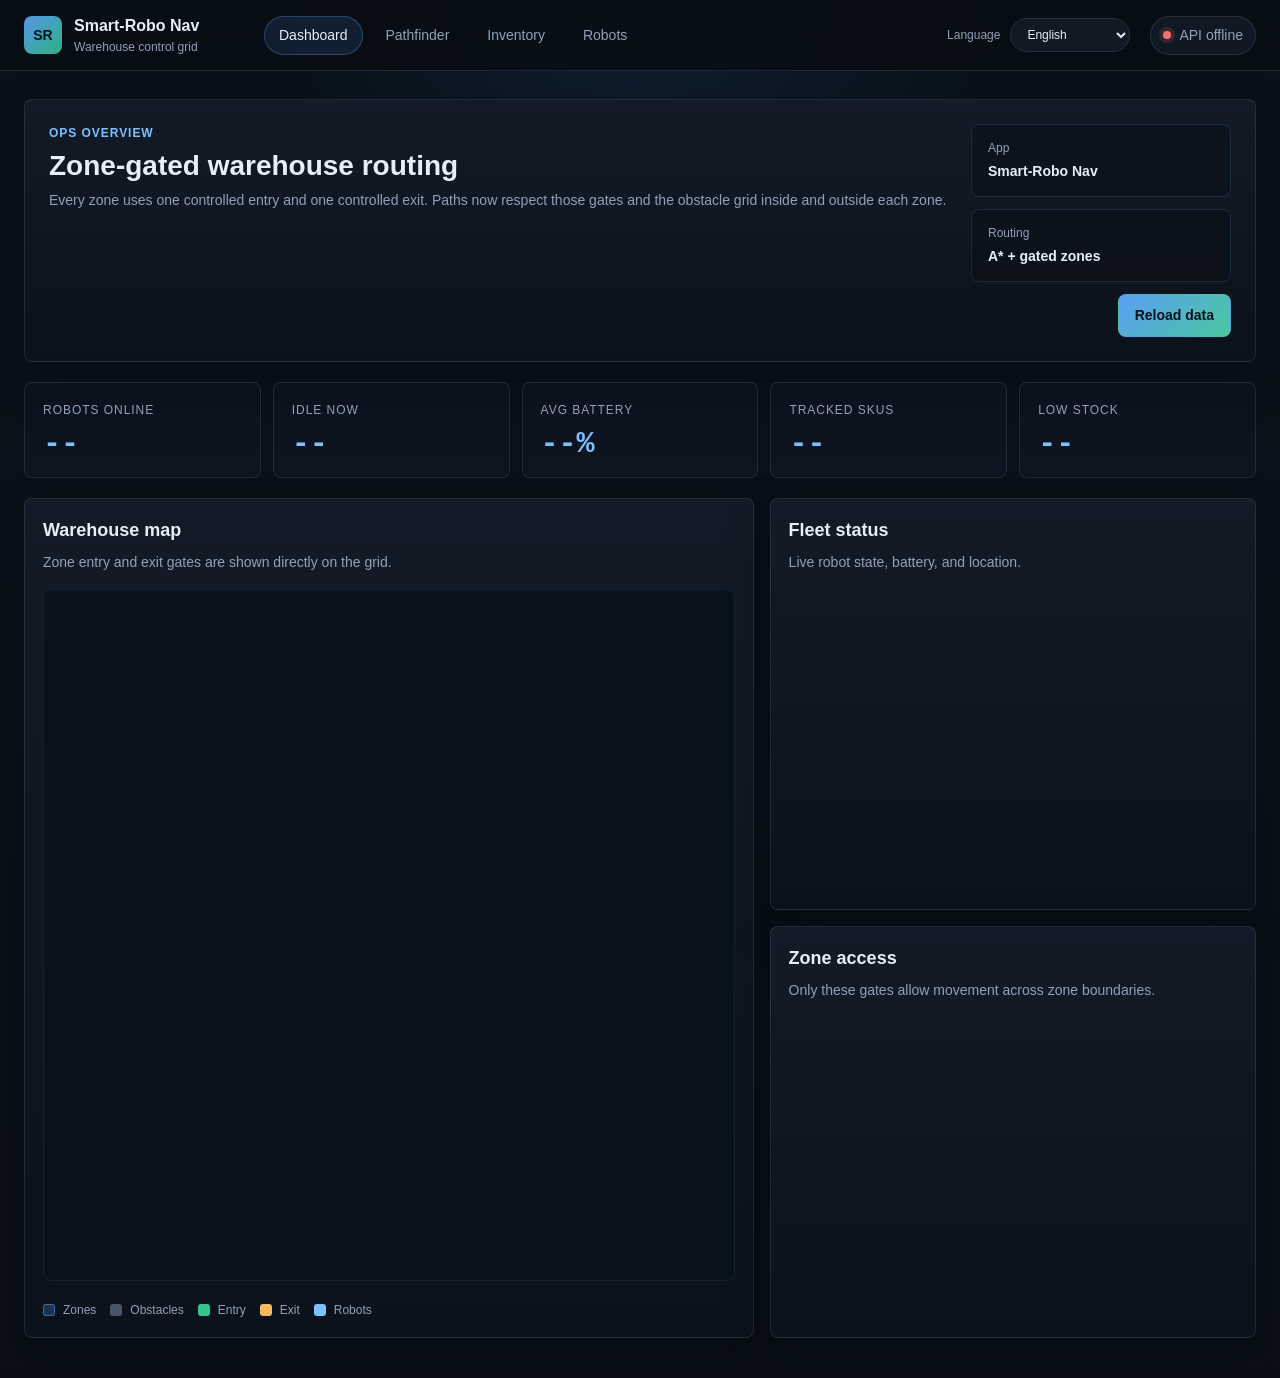
==== commit 372c5ff6: "Add Hindi and Telugu UI localization" ====
--- a/web/index.html
+++ b/web/index.html
@@ -11,21 +11,30 @@
     <div class="brand-lockup">
       <span class="brand-mark">SR</span>
       <div class="brand-copy">
-        <span class="brand-name">Smart-Robo Nav</span>
-        <span class="brand-subtitle">Warehouse control grid</span>
+        <span class="brand-name" data-i18n="brand.name">Smart-Robo Nav</span>
+        <span class="brand-subtitle" data-i18n="brand.subtitle">Warehouse control grid</span>
       </div>
     </div>
 
     <nav class="topbar-nav" aria-label="Primary">
-      <button class="nav-btn active" data-panel="dashboard">Dashboard</button>
-      <button class="nav-btn" data-panel="pathfinder">Pathfinder</button>
-      <button class="nav-btn" data-panel="inventory">Inventory</button>
-      <button class="nav-btn" data-panel="robots">Robots</button>
+      <button class="nav-btn active" data-panel="dashboard" data-i18n="nav.dashboard">Dashboard</button>
+      <button class="nav-btn" data-panel="pathfinder" data-i18n="nav.pathfinder">Pathfinder</button>
+      <button class="nav-btn" data-panel="inventory" data-i18n="nav.inventory">Inventory</button>
+      <button class="nav-btn" data-panel="robots" data-i18n="nav.robots">Robots</button>
     </nav>
+
+    <label class="language-switcher">
+      <span data-i18n="language.label">Language</span>
+      <select id="language-select" aria-label="Language selector">
+        <option value="en">English</option>
+        <option value="hi">हिंदी</option>
+        <option value="te">తెలుగు</option>
+      </select>
+    </label>
 
     <div class="status-pill">
       <span id="api-status" class="status-dot offline"></span>
-      <span id="api-label">Connecting</span>
+      <span id="api-label" data-i18n="status.connecting">Connecting</span>
     </div>
   </header>
 
@@ -33,44 +42,44 @@
     <section id="panel-dashboard" class="panel active">
       <div class="hero-band">
         <div class="hero-copy">
-          <p class="eyebrow">Ops overview</p>
-          <h1>Zone-gated warehouse routing</h1>
-          <p class="hero-text">
+          <p class="eyebrow" data-i18n="dashboard.eyebrow">Ops overview</p>
+          <h1 data-i18n="dashboard.title">Zone-gated warehouse routing</h1>
+          <p class="hero-text" data-i18n="dashboard.description">
             Every zone uses one controlled entry and one controlled exit. Paths now respect those gates and the obstacle grid inside and outside each zone.
           </p>
         </div>
         <div class="hero-meta">
           <div class="meta-chip">
-            <span class="meta-label">App</span>
-            <span class="meta-value">Smart-Robo Nav</span>
+            <span class="meta-label" data-i18n="dashboard.meta.app">App</span>
+            <span class="meta-value" data-i18n="brand.name">Smart-Robo Nav</span>
           </div>
           <div class="meta-chip">
-            <span class="meta-label">Routing</span>
-            <span class="meta-value">A* + gated zones</span>
-          </div>
-          <button class="btn btn-primary" id="refresh-btn">Reload data</button>
+            <span class="meta-label" data-i18n="dashboard.meta.routing">Routing</span>
+            <span class="meta-value" data-i18n="dashboard.meta.routingValue">A* + gated zones</span>
+          </div>
+          <button class="btn btn-primary" id="refresh-btn" data-i18n="actions.reload">Reload data</button>
         </div>
       </div>
 
       <div class="stats-grid" id="stats-row">
         <div class="stat-card">
-          <span class="stat-label">Robots online</span>
+          <span class="stat-label" data-i18n="stats.robotsOnline">Robots online</span>
           <span class="stat-val" id="stat-robots">--</span>
         </div>
         <div class="stat-card">
-          <span class="stat-label">Idle now</span>
+          <span class="stat-label" data-i18n="stats.idleNow">Idle now</span>
           <span class="stat-val" id="stat-idle">--</span>
         </div>
         <div class="stat-card">
-          <span class="stat-label">Avg battery</span>
+          <span class="stat-label" data-i18n="stats.avgBattery">Avg battery</span>
           <span class="stat-val" id="stat-battery">--%</span>
         </div>
         <div class="stat-card">
-          <span class="stat-label">Tracked SKUs</span>
+          <span class="stat-label" data-i18n="stats.trackedSkus">Tracked SKUs</span>
           <span class="stat-val" id="stat-items">--</span>
         </div>
         <div class="stat-card">
-          <span class="stat-label">Low stock</span>
+          <span class="stat-label" data-i18n="stats.lowStock">Low stock</span>
           <span class="stat-val" id="stat-lowstock">--</span>
         </div>
       </div>
@@ -79,17 +88,17 @@
         <section class="surface">
           <div class="surface-header">
             <div>
-              <h2>Warehouse map</h2>
-              <p class="section-copy">Zone entry and exit gates are shown directly on the grid.</p>
+              <h2 data-i18n="map.title">Warehouse map</h2>
+              <p class="section-copy" data-i18n="map.description">Zone entry and exit gates are shown directly on the grid.</p>
             </div>
           </div>
           <canvas id="map-canvas" width="520" height="520"></canvas>
           <div class="legend-row">
-            <span class="legend-item"><i class="swatch swatch-zone"></i> Zones</span>
-            <span class="legend-item"><i class="swatch swatch-obstacle"></i> Obstacles</span>
-            <span class="legend-item"><i class="swatch swatch-entry"></i> Entry</span>
-            <span class="legend-item"><i class="swatch swatch-exit"></i> Exit</span>
-            <span class="legend-item"><i class="swatch swatch-robot"></i> Robots</span>
+            <span class="legend-item"><i class="swatch swatch-zone"></i><span data-i18n="legend.zones">Zones</span></span>
+            <span class="legend-item"><i class="swatch swatch-obstacle"></i><span data-i18n="legend.obstacles">Obstacles</span></span>
+            <span class="legend-item"><i class="swatch swatch-entry"></i><span data-i18n="legend.entry">Entry</span></span>
+            <span class="legend-item"><i class="swatch swatch-exit"></i><span data-i18n="legend.exit">Exit</span></span>
+            <span class="legend-item"><i class="swatch swatch-robot"></i><span data-i18n="legend.robots">Robots</span></span>
           </div>
         </section>
 
@@ -97,8 +106,8 @@
           <section class="surface">
             <div class="surface-header">
               <div>
-                <h2>Fleet status</h2>
-                <p class="section-copy">Live robot state, battery, and location.</p>
+                <h2 data-i18n="fleet.title">Fleet status</h2>
+                <p class="section-copy" data-i18n="fleet.description">Live robot state, battery, and location.</p>
               </div>
             </div>
             <div id="fleet-list" class="robot-list"></div>
@@ -107,8 +116,8 @@
           <section class="surface">
             <div class="surface-header">
               <div>
-                <h2>Zone access</h2>
-                <p class="section-copy">Only these gates allow movement across zone boundaries.</p>
+                <h2 data-i18n="zones.title">Zone access</h2>
+                <p class="section-copy" data-i18n="zones.description">Only these gates allow movement across zone boundaries.</p>
               </div>
             </div>
             <div id="zone-access-list" class="zone-access-list"></div>
@@ -120,8 +129,8 @@
     <section id="panel-pathfinder" class="panel">
       <div class="panel-header">
         <div>
-          <p class="eyebrow">Routing</p>
-          <h1>Pathfinder</h1>
+          <p class="eyebrow" data-i18n="pathfinder.eyebrow">Routing</p>
+          <h1 data-i18n="pathfinder.title">Pathfinder</h1>
         </div>
       </div>
 
@@ -129,37 +138,37 @@
         <section class="surface">
           <div class="surface-header">
             <div>
-              <h2>Find path</h2>
-              <p class="section-copy">The route respects zone gates and obstacles automatically.</p>
+              <h2 data-i18n="pathfinder.findTitle">Find path</h2>
+              <p class="section-copy" data-i18n="pathfinder.findDescription">The route respects zone gates and obstacles automatically.</p>
             </div>
           </div>
           <div class="form-grid">
             <label>
-              <span>Start X</span>
+              <span data-i18n="pathfinder.startX">Start X</span>
               <input type="number" id="sx" value="0" min="0" max="19" />
             </label>
             <label>
-              <span>Start Y</span>
+              <span data-i18n="pathfinder.startY">Start Y</span>
               <input type="number" id="sy" value="0" min="0" max="19" />
             </label>
             <label>
-              <span>Goal X</span>
+              <span data-i18n="pathfinder.goalX">Goal X</span>
               <input type="number" id="gx" value="8" min="0" max="19" />
             </label>
             <label>
-              <span>Goal Y</span>
+              <span data-i18n="pathfinder.goalY">Goal Y</span>
               <input type="number" id="gy" value="2" min="0" max="19" />
             </label>
           </div>
-          <button class="btn btn-primary" id="find-path-btn">Find path</button>
+          <button class="btn btn-primary" id="find-path-btn" data-i18n="actions.findPath">Find path</button>
           <div id="path-result" class="result-box hidden"></div>
         </section>
 
         <section class="surface">
           <div class="surface-header">
             <div>
-              <h2>Path visual</h2>
-              <p class="section-copy">Start, goal, and routed cells are plotted on the same gated map.</p>
+              <h2 data-i18n="pathfinder.visualTitle">Path visual</h2>
+              <p class="section-copy" data-i18n="pathfinder.visualDescription">Start, goal, and routed cells are plotted on the same gated map.</p>
             </div>
           </div>
           <canvas id="path-canvas" width="520" height="520"></canvas>
@@ -169,15 +178,15 @@
       <section class="surface">
         <div class="surface-header">
           <div>
-            <h2>Pick route optimizer</h2>
-            <p class="section-copy">Orders stops using the live traversable distance, not straight-line distance.</p>
+            <h2 data-i18n="pick.title">Pick route optimizer</h2>
+            <p class="section-copy" data-i18n="pick.description">Orders stops using the live traversable distance, not straight-line distance.</p>
           </div>
         </div>
         <label class="field-block">
-          <span>Item IDs</span>
-          <input type="text" id="pick-items" placeholder="ITM001, ITM003, ITM005" />
+          <span data-i18n="pick.itemIds">Item IDs</span>
+          <input type="text" id="pick-items" placeholder="ITM001, ITM003, ITM005" data-i18n-placeholder="pick.placeholder" />
         </label>
-        <button class="btn btn-primary" id="pick-btn">Optimize route</button>
+        <button class="btn btn-primary" id="pick-btn" data-i18n="actions.optimizeRoute">Optimize route</button>
         <div id="pick-result" class="result-box hidden"></div>
       </section>
     </section>
@@ -185,23 +194,23 @@
     <section id="panel-inventory" class="panel">
       <div class="panel-header">
         <div>
-          <p class="eyebrow">Stock</p>
-          <h1>Inventory</h1>
-        </div>
-        <input type="text" id="item-search" placeholder="Search items" class="search-input" />
+          <p class="eyebrow" data-i18n="inventory.eyebrow">Stock</p>
+          <h1 data-i18n="inventory.title">Inventory</h1>
+        </div>
+        <input type="text" id="item-search" placeholder="Search items" class="search-input" data-i18n-placeholder="inventory.searchPlaceholder" />
       </div>
 
       <section class="surface">
         <table class="data-table" id="items-table">
           <thead>
             <tr>
-              <th>ID</th>
-              <th>Name</th>
-              <th>Category</th>
-              <th>Qty</th>
-              <th>Reorder</th>
-              <th>Location</th>
-              <th>Status</th>
+              <th data-i18n="table.id">ID</th>
+              <th data-i18n="table.name">Name</th>
+              <th data-i18n="table.category">Category</th>
+              <th data-i18n="table.qty">Qty</th>
+              <th data-i18n="table.reorder">Reorder</th>
+              <th data-i18n="table.location">Location</th>
+              <th data-i18n="table.status">Status</th>
             </tr>
           </thead>
           <tbody id="items-tbody"></tbody>
@@ -213,8 +222,8 @@
     <section id="panel-robots" class="panel">
       <div class="panel-header">
         <div>
-          <p class="eyebrow">Fleet</p>
-          <h1>Robot fleet</h1>
+          <p class="eyebrow" data-i18n="robots.eyebrow">Fleet</p>
+          <h1 data-i18n="robots.title">Robot fleet</h1>
         </div>
       </div>
       <div id="robot-cards" class="robot-grid"></div>
--- a/web/style.css
+++ b/web/style.css
@@ -44,6 +44,10 @@
   font: inherit;
 }
 
+select {
+  font: inherit;
+}
+
 .topbar {
   position: sticky;
   top: 0;
@@ -97,6 +101,24 @@
   flex: 1;
   flex-wrap: wrap;
   gap: 8px;
+}
+
+.language-switcher {
+  display: inline-flex;
+  align-items: center;
+  gap: 10px;
+  color: var(--muted);
+  font-size: 12px;
+  white-space: nowrap;
+}
+
+.language-switcher select {
+  border: 1px solid var(--border);
+  border-radius: 999px;
+  background: rgba(18, 27, 39, 0.92);
+  color: var(--text);
+  padding: 8px 12px;
+  min-width: 120px;
 }
 
 .nav-btn {
@@ -451,7 +473,8 @@
 }
 
 input[type="number"],
-input[type="text"] {
+input[type="text"],
+select {
   width: 100%;
   border: 1px solid var(--border);
   border-radius: 8px;
@@ -460,7 +483,8 @@
   padding: 10px 12px;
 }
 
-input:focus {
+input:focus,
+select:focus {
   outline: none;
   border-color: rgba(94, 166, 255, 0.6);
   box-shadow: 0 0 0 3px rgba(94, 166, 255, 0.12);
@@ -670,6 +694,10 @@
     padding: 14px 16px;
   }
 
+  .language-switcher {
+    order: 3;
+  }
+
   .content {
     padding: 20px 16px 32px;
   }
